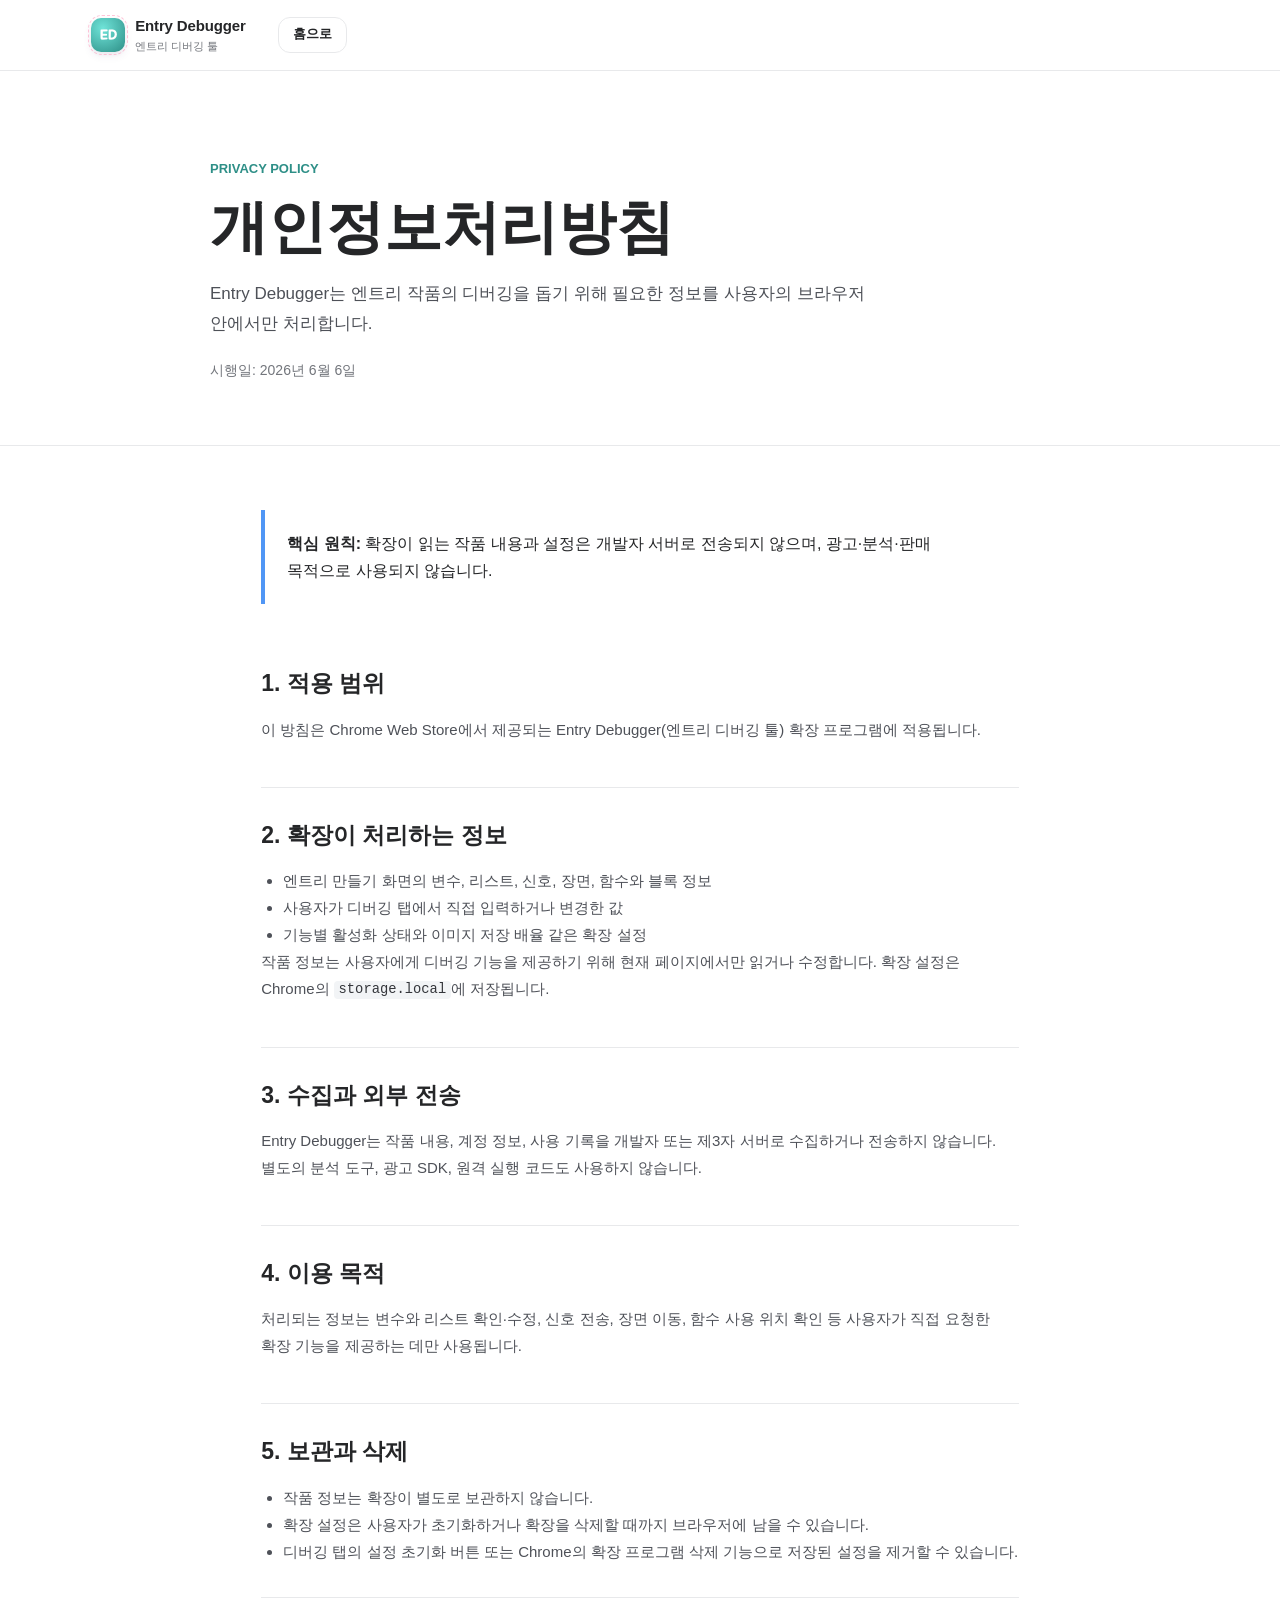
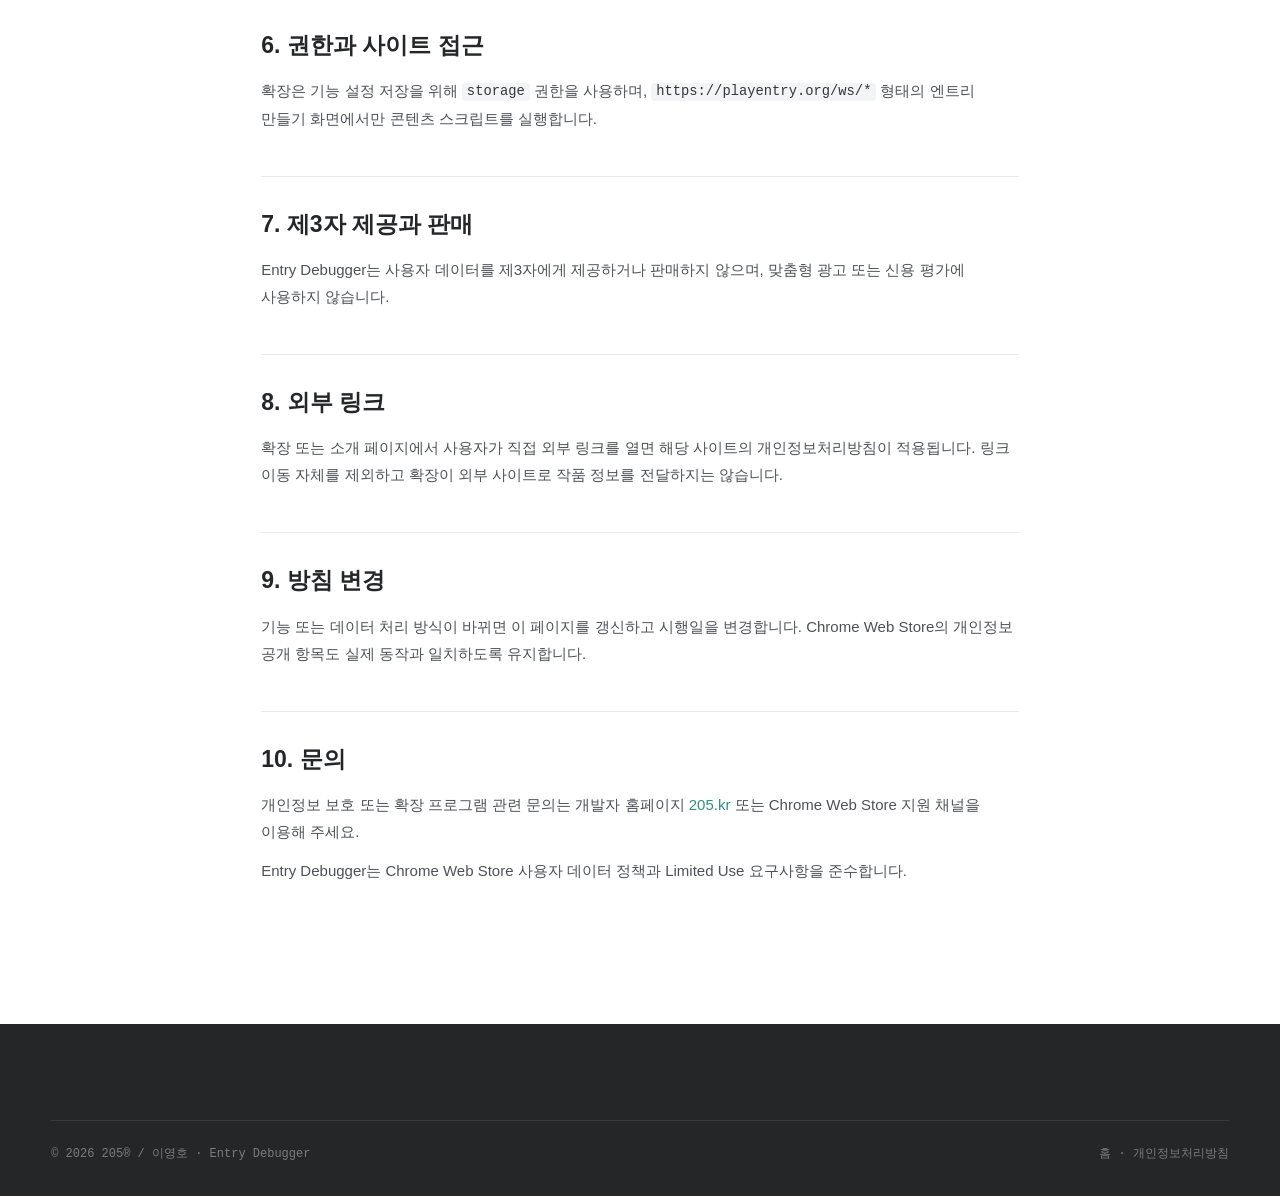
==== privacy.html @ a79c4412 "Add Entry Debugger privacy policy" ====
<!doctype html>
<html lang="ko">
<head>
<meta charset="utf-8" />
<meta name="viewport" content="width=device-width,initial-scale=1" />
<title>개인정보처리방침 - Entry Debugger</title>
<meta name="description" content="Entry Debugger 크롬 확장 프로그램의 데이터 처리와 개인정보 보호 방침입니다." />
<meta name="robots" content="index,follow" />
<meta name="author" content="205 / 이영호" />
<meta name="theme-color" content="#5096F5" />
<link rel="canonical" href="https://entry-debugger.205.kr/privacy.html" />
<link rel="icon" type="image/png" sizes="48x48" href="assets/icon48.png" />
<link rel="icon" type="image/png" sizes="128x128" href="assets/icon128.png" />
<link rel="stylesheet" href="page.css" />
<style>
  .privacy-main {
    min-height: calc(100vh - 280px);
  }
  .privacy-hero {
    padding: 88px var(--gutter) 64px;
    border-bottom: 1px solid var(--border-1);
    background: #fff;
  }
  .privacy-hero-inner,
  .privacy-content {
    width: min(100%, 860px);
    margin: 0 auto;
  }
  .privacy-kicker {
    margin: 0 0 16px;
    color: var(--c205-mint-deep);
    font-size: 13px;
    font-weight: 700;
  }
  .privacy-hero h1 {
    margin: 0;
    font-size: clamp(34px, 6vw, 58px);
    line-height: 1.1;
    letter-spacing: 0;
  }
  .privacy-summary {
    max-width: 680px;
    margin: 20px 0 0;
    color: var(--fg-2);
    font-size: 17px;
    line-height: 1.75;
  }
  .privacy-date {
    margin: 20px 0 0;
    color: var(--fg-3);
    font-size: 14px;
  }
  .privacy-content {
    padding: 64px var(--gutter) 96px;
  }
  .privacy-section {
    padding: 32px 0;
    border-bottom: 1px solid var(--border-1);
  }
  .privacy-section:first-child {
    padding-top: 0;
  }
  .privacy-section:last-child {
    border-bottom: 0;
  }
  .privacy-section h2 {
    margin: 0 0 16px;
    font-size: 23px;
    line-height: 1.35;
    letter-spacing: 0;
  }
  .privacy-section p,
  .privacy-section li {
    color: var(--fg-2);
    font-size: 15px;
    line-height: 1.8;
  }
  .privacy-section p {
    margin: 0 0 12px;
  }
  .privacy-section ul {
    margin: 0;
    padding-left: 22px;
  }
  .privacy-section a {
    color: var(--c205-mint-deep);
  }
  .privacy-highlight {
    margin: 0 0 32px;
    padding: 20px 22px;
    border-left: 4px solid var(--entry-blue);
    background: #fff;
    color: var(--fg-1);
    font-size: 16px;
    line-height: 1.7;
  }
  @media (max-width: 640px) {
    .privacy-hero {
      padding-top: 64px;
    }
    .privacy-content {
      padding-top: 48px;
    }
  }
</style>
</head>
<body>
<header class="nav">
  <div class="nav-inner">
    <a class="nav-brand" href="index.html" aria-label="Entry Debugger 홈">
      <span class="mark">ED</span>
      <span class="name">Entry Debugger<small>엔트리 디버깅 툴</small></span>
    </a>
    <div class="nav-ctas">
      <a class="btn btn-ghost btn-sm" href="index.html">홈으로</a>
    </div>
  </div>
</header>

<main class="privacy-main">
  <section class="privacy-hero">
    <div class="privacy-hero-inner">
      <p class="privacy-kicker">PRIVACY POLICY</p>
      <h1>개인정보처리방침</h1>
      <p class="privacy-summary">Entry Debugger는 엔트리 작품의 디버깅을 돕기 위해 필요한 정보를 사용자의 브라우저 안에서만 처리합니다.</p>
      <p class="privacy-date">시행일: 2026년 6월 6일</p>
    </div>
  </section>

  <div class="privacy-content">
    <p class="privacy-highlight"><strong>핵심 원칙:</strong> 확장이 읽는 작품 내용과 설정은 개발자 서버로 전송되지 않으며, 광고·분석·판매 목적으로 사용되지 않습니다.</p>

    <section class="privacy-section">
      <h2>1. 적용 범위</h2>
      <p>이 방침은 Chrome Web Store에서 제공되는 Entry Debugger(엔트리 디버깅 툴) 확장 프로그램에 적용됩니다.</p>
    </section>

    <section class="privacy-section">
      <h2>2. 확장이 처리하는 정보</h2>
      <ul>
        <li>엔트리 만들기 화면의 변수, 리스트, 신호, 장면, 함수와 블록 정보</li>
        <li>사용자가 디버깅 탭에서 직접 입력하거나 변경한 값</li>
        <li>기능별 활성화 상태와 이미지 저장 배율 같은 확장 설정</li>
      </ul>
      <p>작품 정보는 사용자에게 디버깅 기능을 제공하기 위해 현재 페이지에서만 읽거나 수정합니다. 확장 설정은 Chrome의 <code>storage.local</code>에 저장됩니다.</p>
    </section>

    <section class="privacy-section">
      <h2>3. 수집과 외부 전송</h2>
      <p>Entry Debugger는 작품 내용, 계정 정보, 사용 기록을 개발자 또는 제3자 서버로 수집하거나 전송하지 않습니다. 별도의 분석 도구, 광고 SDK, 원격 실행 코드도 사용하지 않습니다.</p>
    </section>

    <section class="privacy-section">
      <h2>4. 이용 목적</h2>
      <p>처리되는 정보는 변수와 리스트 확인·수정, 신호 전송, 장면 이동, 함수 사용 위치 확인 등 사용자가 직접 요청한 확장 기능을 제공하는 데만 사용됩니다.</p>
    </section>

    <section class="privacy-section">
      <h2>5. 보관과 삭제</h2>
      <ul>
        <li>작품 정보는 확장이 별도로 보관하지 않습니다.</li>
        <li>확장 설정은 사용자가 초기화하거나 확장을 삭제할 때까지 브라우저에 남을 수 있습니다.</li>
        <li>디버깅 탭의 설정 초기화 버튼 또는 Chrome의 확장 프로그램 삭제 기능으로 저장된 설정을 제거할 수 있습니다.</li>
      </ul>
    </section>

    <section class="privacy-section">
      <h2>6. 권한과 사이트 접근</h2>
      <p>확장은 기능 설정 저장을 위해 <code>storage</code> 권한을 사용하며, <code>https://playentry.org/ws/*</code> 형태의 엔트리 만들기 화면에서만 콘텐츠 스크립트를 실행합니다.</p>
    </section>

    <section class="privacy-section">
      <h2>7. 제3자 제공과 판매</h2>
      <p>Entry Debugger는 사용자 데이터를 제3자에게 제공하거나 판매하지 않으며, 맞춤형 광고 또는 신용 평가에 사용하지 않습니다.</p>
    </section>

    <section class="privacy-section">
      <h2>8. 외부 링크</h2>
      <p>확장 또는 소개 페이지에서 사용자가 직접 외부 링크를 열면 해당 사이트의 개인정보처리방침이 적용됩니다. 링크 이동 자체를 제외하고 확장이 외부 사이트로 작품 정보를 전달하지는 않습니다.</p>
    </section>

    <section class="privacy-section">
      <h2>9. 방침 변경</h2>
      <p>기능 또는 데이터 처리 방식이 바뀌면 이 페이지를 갱신하고 시행일을 변경합니다. Chrome Web Store의 개인정보 공개 항목도 실제 동작과 일치하도록 유지합니다.</p>
    </section>

    <section class="privacy-section">
      <h2>10. 문의</h2>
      <p>개인정보 보호 또는 확장 프로그램 관련 문의는 개발자 홈페이지 <a href="https://205.kr/" target="_blank" rel="noopener">205.kr</a> 또는 Chrome Web Store 지원 채널을 이용해 주세요.</p>
      <p>Entry Debugger는 Chrome Web Store 사용자 데이터 정책과 Limited Use 요구사항을 준수합니다.</p>
    </section>
  </div>
</main>

<footer class="foot">
  <div class="foot-bottom">
    <span>© 2026 205® / 이영호 · Entry Debugger</span>
    <span><a href="index.html" style="color:inherit;">홈</a> · 개인정보처리방침</span>
  </div>
</footer>
</body>
</html>
---- page.css ----
/* ============================================================
   Entry Debugger — landing page styles
   Built on 205 / Entry Portfolio design tokens.
   ============================================================ */

@import url("tokens.css");

/* ---------- Reset bits ---------- */
* { box-sizing: border-box; }
body {
  margin: 0;
  background: var(--bg-1);
  color: var(--fg-1);
  overflow-x: hidden;
}
img { display: block; max-width: 100%; }
button { font-family: inherit; }

/* ============================================================
   PAGE-LEVEL TOKENS (extends design system)
   ============================================================ */
:root {
  --page-max: 1200px;
  --gutter: clamp(20px, 4vw, 56px);
  --section-y: clamp(72px, 9vw, 128px);
  --entry-blue: #5096F5;          /* matches brand-blue for the Entry editor mock */
  --entry-ink: #1F2025;
  --entry-soft: #F4F6F8;
  --entry-border: #E1E4E8;
  --code-bg: #14161B;
  --code-bg-2: #1A1D24;
}

/* ============================================================
   NAV
   ============================================================ */
.nav {
  position: sticky;
  top: 0;
  z-index: 30;
  background: rgba(255,255,255,0.85);
  backdrop-filter: saturate(160%) blur(12px);
  -webkit-backdrop-filter: saturate(160%) blur(12px);
  border-bottom: 1px solid var(--border-1);
}
.nav-inner {
  max-width: var(--page-max);
  margin: 0 auto;
  padding: 14px var(--gutter);
  display: flex;
  align-items: center;
  gap: 32px;
}
.nav-brand {
  display: inline-flex;
  align-items: center;
  gap: 10px;
  text-decoration: none;
  color: var(--fg-1);
}
.nav-brand .mark {
  width: 34px;
  height: 34px;
  border-radius: 10px;
  background:
    radial-gradient(circle at 35% 30%, #6FE3D8 0%, #2E8F87 100%);
  display: grid;
  place-items: center;
  color: #fff;
  font-family: var(--font-mark);
  font-weight: 700;
  font-size: 14px;
  box-shadow: var(--shadow-2);
  position: relative;
}
.nav-brand .mark::after {
  content: "";
  position: absolute;
  inset: -3px;
  border-radius: 14px;
  border: 1.5px dashed var(--c205-pink);
  opacity: 0.6;
  pointer-events: none;
}
.nav-brand .name {
  font-weight: 700;
  font-size: 15px;
  letter-spacing: -0.01em;
}
.nav-brand .name small {
  display: block;
  font-weight: 500;
  font-size: 11px;
  color: var(--fg-3);
  letter-spacing: 0;
}
.nav-links {
  display: flex;
  gap: 28px;
  list-style: none;
  padding: 0;
  margin: 0 auto 0 8px;
}
.nav-links a {
  color: var(--fg-2);
  font-size: 14px;
  font-weight: 500;
  text-decoration: none;
}
.nav-links a:hover { color: var(--c205-mint-deep); }
.nav-ctas { display: flex; gap: 10px; align-items: center; }

/* ============================================================
   BUTTONS
   ============================================================ */
.btn {
  display: inline-flex;
  align-items: center;
  gap: 8px;
  height: 44px;
  padding: 0 18px;
  border-radius: var(--radius-md);
  font-weight: 600;
  font-size: 14.5px;
  border: 1px solid transparent;
  cursor: pointer;
  text-decoration: none;
  transition: transform var(--dur-fast) var(--ease-standard),
              box-shadow var(--dur-fast) var(--ease-standard),
              background var(--dur-fast) var(--ease-standard);
  white-space: nowrap;
}
.btn:hover { transform: translateY(-1px); }
.btn:active { transform: translateY(0) scale(0.98); }

.btn-primary {
  background: var(--c205-mint);
  color: #0F3C38;
  box-shadow: var(--shadow-2);
}
.btn-primary:hover { background: var(--c205-mint-hover); box-shadow: var(--shadow-3); }

.btn-ghost {
  background: rgba(255,255,255,0.6);
  color: var(--fg-1);
  border-color: var(--border-1);
}
.btn-ghost:hover { background: #fff; border-color: var(--border-2); }

.btn-dark {
  background: var(--c205-ink);
  color: #fff;
}
.btn-dark:hover { background: #0F1014; }

.btn-sm { height: 36px; padding: 0 14px; font-size: 13px; }
.btn-lg { height: 52px; padding: 0 24px; font-size: 16px; }

.chrome-icon {
  width: 18px; height: 18px;
  border-radius: 999px;
  background:
    conic-gradient(from 90deg, #EA4335 0 33%, #FBBC05 33% 66%, #34A853 66% 100%);
  position: relative;
  display: inline-block;
}
.chrome-icon::after {
  content: "";
  position: absolute;
  inset: 5px;
  border-radius: 999px;
  background: #4285F4;
  border: 2px solid #fff;
}

/* ============================================================
   HERO
   ============================================================ */
.hero {
  position: relative;
  background:
    radial-gradient(70% 60% at 80% 25%, rgba(255,157,190,0.22) 0%, transparent 60%),
    radial-gradient(60% 50% at 10% 80%, rgba(93,211,200,0.18) 0%, transparent 60%),
    linear-gradient(180deg, #6E7378 0%, #5E6266 100%);
  color: #fff;
  overflow: hidden;
}
.hero-inner {
  max-width: var(--page-max);
  margin: 0 auto;
  padding: clamp(56px, 8vw, 96px) var(--gutter) clamp(72px, 8vw, 120px);
  display: grid;
  grid-template-columns: minmax(0, 1fr) minmax(0, 1.05fr);
  gap: clamp(40px, 5vw, 72px);
  align-items: center;
}
.hero-pill {
  display: inline-flex;
  align-items: center;
  gap: 10px;
  padding: 6px 12px 6px 6px;
  background: rgba(255,255,255,0.10);
  border: 1px solid rgba(255,255,255,0.18);
  border-radius: 999px;
  font-size: 12.5px;
  font-weight: 600;
  letter-spacing: 0.02em;
  color: #fff;
  backdrop-filter: blur(8px);
  margin-bottom: 24px;
}
.hero-pill .dot {
  width: 22px; height: 22px;
  border-radius: 999px;
  background: var(--c205-mint);
  color: #0F3C38;
  display: grid; place-items: center;
  font-size: 11px; font-weight: 800;
  font-family: var(--font-mark);
}
.hero-pill .ver {
  font-family: var(--font-mono);
  font-size: 11.5px;
  font-weight: 500;
  color: rgba(255,255,255,0.7);
  padding-left: 8px;
  border-left: 1px solid rgba(255,255,255,0.2);
  margin-left: 4px;
}
.hero h1 {
  font-family: var(--font-display);
  font-size: clamp(40px, 5.6vw, 72px);
  font-weight: 700;
  line-height: 1.08;
  letter-spacing: -0.02em;
  color: #fff;
  margin: 0 0 20px;
}
.hero h1 .accent {
  color: var(--c205-mint);
  position: relative;
  display: inline-block;
}
.hero h1 .accent::after {
  content: "";
  position: absolute;
  left: -4%;
  right: -4%;
  bottom: 4%;
  height: 18%;
  background: var(--c205-pink);
  opacity: 0.35;
  border-radius: 4px;
  z-index: -1;
}
.hero h1 .pink {
  color: var(--c205-pink);
}
.hero-lede {
  font-size: clamp(15px, 1.4vw, 18px);
  line-height: 1.65;
  color: rgba(255,255,255,0.82);
  margin: 0 0 32px;
  max-width: 540px;
}
.hero-ctas { display: flex; gap: 12px; flex-wrap: wrap; }
.hero-meta {
  margin-top: 36px;
  display: flex;
  gap: 20px;
  flex-wrap: wrap;
  font-size: 12.5px;
  color: rgba(255,255,255,0.65);
  font-family: var(--font-mono);
}
.hero-meta span {
  display: inline-flex;
  align-items: center;
  gap: 6px;
}
.hero-meta span::before {
  content: "";
  width: 6px; height: 6px;
  border-radius: 999px;
  background: var(--c205-mint);
}

/* Hero mock placement */
.hero-mock-wrap {
  position: relative;
  perspective: 1800px;
}
.hero-tape {
  position: absolute;
  top: -14px;
  left: 50%;
  transform: translateX(-50%) rotate(-2deg);
  background: var(--c205-pink);
  color: #5A1F36;
  font-family: var(--font-hand);
  font-size: 14px;
  padding: 4px 18px;
  border-radius: 4px;
  letter-spacing: 0.04em;
  z-index: 4;
  box-shadow: var(--shadow-2);
}

/* ============================================================
   ENTRY EDITOR MOCK (hero centerpiece)
   ============================================================ */
.editor {
  position: relative;
  background: #fff;
  border-radius: 14px;
  overflow: hidden;
  box-shadow:
    0 30px 80px rgba(20, 22, 30, 0.5),
    0 8px 20px rgba(20, 22, 30, 0.3);
  transform: rotate(-0.4deg);
  border: 1px solid rgba(0,0,0,0.06);
}
.editor-topbar {
  display: flex;
  align-items: center;
  height: 40px;
  background: var(--entry-blue);
  color: #fff;
  padding: 0 14px;
  gap: 14px;
  font-size: 12.5px;
}
.editor-topbar .logo-pill {
  font-family: var(--font-display);
  font-weight: 700;
  background: rgba(255,255,255,0.18);
  padding: 3px 10px;
  border-radius: 999px;
  font-size: 12px;
  letter-spacing: 0.04em;
}
.editor-topbar .menu { display: flex; gap: 16px; opacity: 0.92; }
.editor-topbar .right { margin-left: auto; display: flex; gap: 10px; }
.editor-topbar .right .play {
  background: #FFC533;
  color: #4A3700;
  padding: 3px 10px;
  border-radius: 6px;
  font-weight: 700;
}

.editor-tabs {
  display: flex;
  background: #fff;
  border-bottom: 1px solid var(--entry-border);
  padding: 0 14px;
  gap: 4px;
  font-size: 12px;
}
.editor-tabs .t {
  padding: 10px 14px;
  color: #707479;
  border-bottom: 2px solid transparent;
  font-weight: 600;
}
.editor-tabs .t.is-active {
  color: var(--entry-ink);
  border-bottom-color: var(--entry-blue);
}
.editor-tabs .t.is-new {
  color: var(--c205-mint-deep);
  border-bottom-color: var(--c205-mint);
  display: inline-flex;
  gap: 6px;
  align-items: center;
}
.editor-tabs .t.is-new::before {
  content: "";
  width: 7px; height: 7px;
  background: var(--c205-pink);
  border-radius: 999px;
}

.editor-body {
  display: grid;
  grid-template-columns: 200px 1fr 280px;
  height: 360px;
  background: var(--entry-soft);
}
.editor-stage {
  background: #fff;
  border-right: 1px solid var(--entry-border);
  position: relative;
  overflow: hidden;
}
.editor-stage .canvas {
  position: absolute;
  inset: 12px;
  background: linear-gradient(180deg, #DDF0FF 0%, #B5E0F4 60%, #88C5DD 100%);
  border-radius: 6px;
  overflow: hidden;
}
.editor-stage .ground {
  position: absolute;
  left: 0; right: 0; bottom: 0;
  height: 38%;
  background: linear-gradient(180deg, #A9DC8A 0%, #6FB35A 100%);
}
.editor-stage .obj {
  position: absolute;
  font-size: 24px;
  filter: drop-shadow(0 2px 3px rgba(0,0,0,0.15));
}
.editor-stage .speech {
  position: absolute;
  background: #fff;
  border: 2px solid var(--entry-ink);
  border-radius: 14px;
  padding: 6px 10px;
  font-size: 10.5px;
  font-family: var(--font-mono);
  color: var(--entry-ink);
  font-weight: 600;
  white-space: nowrap;
}
.editor-stage .speech::after {
  content: "";
  position: absolute;
  bottom: -8px; left: 18px;
  width: 0; height: 0;
  border: 8px solid transparent;
  border-top-color: var(--entry-ink);
  border-bottom: 0;
}
.editor-stage .speech::before {
  content: "";
  position: absolute;
  bottom: -6px; left: 20px;
  width: 0; height: 0;
  border: 6px solid transparent;
  border-top-color: #fff;
  border-bottom: 0;
  z-index: 1;
}

.editor-blocks {
  background: #fff;
  padding: 12px;
  display: flex;
  flex-direction: column;
  gap: 6px;
  overflow: hidden;
  border-right: 1px solid var(--entry-border);
}
.block {
  height: 28px;
  border-radius: 4px 4px 4px 0;
  display: flex;
  align-items: center;
  padding: 0 10px 0 12px;
  color: #fff;
  font-size: 11px;
  font-weight: 600;
  position: relative;
  box-shadow: 0 1px 0 rgba(0,0,0,0.08);
  gap: 6px;
}
.block::before {
  content: "";
  position: absolute;
  left: 12px; top: -4px;
  width: 12px; height: 4px;
  background: inherit;
  border-radius: 2px 2px 0 0;
}
.block.b-event   { background: #FFCB1B; color: #5A4500; }
.block.b-flow    { background: #FF9F33; color: #4A2A00; }
.block.b-data    { background: #FF8A9F; color: #5A1F36; }
.block.b-funct   { background: #A77BD6; color: #2E1856; }
.block.b-look    { background: #6FAEFF; color: #0E2A56; }
.block .pill {
  background: rgba(255,255,255,0.85);
  color: var(--entry-ink);
  padding: 1px 7px;
  border-radius: 999px;
  font-size: 10px;
  font-weight: 700;
  font-family: var(--font-mono);
}
.block .pill.is-log { background: var(--c205-ink); color: var(--c205-mint); }

/* Debug panel (the new tab content) */
.editor-debug {
  background: #FBFCFD;
  display: flex;
  flex-direction: column;
  position: relative;
}
.editor-debug::before {
  content: "";
  position: absolute;
  top: 0; bottom: 0; left: 0;
  width: 3px;
  background: linear-gradient(180deg, var(--c205-mint), var(--c205-pink));
}
.debug-head {
  padding: 10px 14px 8px;
  border-bottom: 1px solid var(--entry-border);
  display: flex;
  flex-direction: column;
  gap: 8px;
}
.debug-head .title {
  font-size: 11.5px;
  font-weight: 700;
  color: var(--fg-2);
  letter-spacing: 0.06em;
  display: flex;
  align-items: center;
  gap: 8px;
}
.debug-head .title::before {
  content: "▾";
  font-size: 10px;
  color: var(--c205-mint-deep);
}
.debug-subtabs {
  display: flex;
  gap: 4px;
  font-size: 11px;
  font-weight: 600;
}
.debug-subtabs .s {
  padding: 4px 9px;
  border-radius: 999px;
  color: var(--fg-3);
  cursor: pointer;
}
.debug-subtabs .s.is-active {
  background: var(--c205-mint-soft);
  color: var(--c205-mint-press);
}
.debug-search {
  height: 26px;
  border-radius: 6px;
  background: #fff;
  border: 1px solid var(--entry-border);
  padding: 0 8px;
  display: flex;
  align-items: center;
  gap: 6px;
  font-size: 11px;
  color: var(--fg-4);
}
.debug-search::before {
  content: "⌕"; font-size: 13px; color: var(--fg-3);
}
.debug-list {
  flex: 1;
  overflow: hidden;
  padding: 6px 8px;
  display: flex;
  flex-direction: column;
  gap: 2px;
}
.var-row {
  display: grid;
  grid-template-columns: 1fr auto auto;
  gap: 8px;
  align-items: center;
  padding: 6px 8px;
  border-radius: 6px;
  font-size: 11.5px;
}
.var-row:hover { background: var(--c205-mint-soft); }
.var-row .name {
  font-weight: 600;
  color: var(--entry-ink);
  display: flex; align-items: center; gap: 6px;
}
.var-row .name .scope {
  font-size: 9.5px;
  font-weight: 700;
  background: var(--c205-pink-soft);
  color: var(--c205-pink-press);
  padding: 1px 5px;
  border-radius: 4px;
  font-family: var(--font-mono);
  letter-spacing: 0.02em;
}
.var-row .name .scope.general { background: #EAF3FE; color: #316FC5; }
.var-row .name .scope.shared  { background: var(--c205-mint-soft); color: var(--c205-mint-press); }
.var-row .name .scope.local   { background: #FFF6DC; color: #7A5800; }
.var-row .val {
  font-family: var(--font-mono);
  font-size: 11px;
  background: #fff;
  border: 1px solid var(--entry-border);
  border-radius: 4px;
  padding: 2px 6px;
  color: var(--entry-ink);
  font-weight: 600;
  min-width: 38px;
  text-align: right;
}
.var-row .val.is-edit {
  border-color: var(--c205-mint);
  box-shadow: 0 0 0 3px rgba(93,211,200,0.18);
}
.var-row .ic {
  width: 16px; height: 16px;
  border-radius: 4px;
  background: var(--bg-3);
  display: grid; place-items: center;
  font-size: 9px; color: var(--fg-3);
}

/* ============================================================
   TRUST STRIP
   ============================================================ */
.strip {
  background: var(--c205-ink);
  color: rgba(255,255,255,0.7);
  padding: 18px var(--gutter);
}
.strip-inner {
  max-width: var(--page-max);
  margin: 0 auto;
  display: flex;
  gap: 32px;
  flex-wrap: wrap;
  font-size: 13px;
  align-items: center;
  font-family: var(--font-mono);
}
.strip-inner b { color: #fff; font-weight: 700; }
.strip-inner .sep {
  width: 4px; height: 4px;
  border-radius: 999px;
  background: rgba(255,255,255,0.3);
}

/* ============================================================
   SECTIONS — general
   ============================================================ */
section {
  padding: var(--section-y) var(--gutter);
}
.section-inner {
  max-width: var(--page-max);
  margin: 0 auto;
}
.eyebrow {
  display: inline-flex;
  align-items: center;
  gap: 8px;
  font-family: var(--font-mono);
  font-size: 12px;
  font-weight: 700;
  color: var(--c205-mint-deep);
  letter-spacing: 0.16em;
  text-transform: uppercase;
  margin-bottom: 16px;
}
.eyebrow::before {
  content: "";
  width: 24px; height: 2px;
  background: var(--c205-mint);
  border-radius: 999px;
}
.section-title {
  font-family: var(--font-display);
  font-size: clamp(28px, 4vw, 44px);
  font-weight: 700;
  letter-spacing: -0.02em;
  line-height: 1.15;
  margin: 0 0 16px;
  max-width: 800px;
}
.section-sub {
  font-size: 17px;
  line-height: 1.7;
  color: var(--fg-2);
  max-width: 680px;
  margin: 0 0 56px;
}

/* ============================================================
   PROBLEM SECTION
   ============================================================ */
.problems {
  background: var(--bg-2);
}
.problem-grid {
  display: grid;
  grid-template-columns: repeat(auto-fit, minmax(260px, 1fr));
  gap: 18px;
}
.problem {
  background: #fff;
  border: 1px solid var(--border-1);
  border-radius: var(--radius-lg);
  padding: 24px 22px;
  position: relative;
  display: flex;
  flex-direction: column;
  gap: 10px;
  transition: transform var(--dur-base) var(--ease-pop);
}
.problem:hover { transform: translateY(-2px); border-color: var(--c205-pink-tint); }
.problem .quote-mark {
  font-family: var(--font-hand);
  font-size: 36px;
  color: var(--c205-pink);
  line-height: 0.8;
  margin-bottom: 4px;
}
.problem .txt {
  font-size: 15.5px;
  line-height: 1.55;
  color: var(--fg-1);
  font-weight: 500;
}
.problem .footnote {
  font-size: 12px;
  color: var(--fg-3);
  font-family: var(--font-hand);
}

/* ============================================================
   FEATURES (4-card grid)
   ============================================================ */
.features-grid {
  display: grid;
  grid-template-columns: repeat(auto-fit, minmax(280px, 1fr));
  gap: 18px;
}
.feature {
  background: var(--bg-card);
  border: 1px solid var(--border-1);
  border-radius: var(--radius-xl);
  padding: 28px;
  display: flex;
  flex-direction: column;
  min-height: 280px;
  transition: transform var(--dur-base) var(--ease-pop),
              box-shadow var(--dur-base) var(--ease-standard);
}
.feature:hover {
  transform: translateY(-3px);
  box-shadow: var(--shadow-3);
}
.feature .num {
  font-family: var(--font-mono);
  font-size: 12px;
  font-weight: 700;
  color: var(--c205-pink);
  letter-spacing: 0.1em;
  margin-bottom: 10px;
}
.feature h3 {
  font-family: var(--font-display);
  font-size: 24px;
  font-weight: 700;
  margin-bottom: 10px;
}
.feature p {
  font-size: 14.5px;
  line-height: 1.6;
  color: var(--fg-2);
  margin: 0 0 16px;
}
.feature .ill {
  margin-top: auto;
  border-radius: var(--radius-md);
  height: 96px;
  background: var(--bg-3);
  position: relative;
  overflow: hidden;
}
.feature.is-mint { background: var(--c205-mint-soft); border-color: var(--c205-mint-tint); }
.feature.is-pink { background: var(--c205-pink-soft); border-color: var(--c205-pink-tint); }
.feature.is-paper { background: var(--c205-skin); }

/* mini illustrations */
.ill-panel {
  background: linear-gradient(135deg, var(--c205-mint-soft), #fff);
  display: flex; gap: 4px; padding: 10px;
}
.ill-panel .row { height: 8px; border-radius: 3px; background: #fff; border: 1px solid var(--c205-mint-tint); flex: 1; }
.ill-panel .row:nth-child(1) { background: var(--c205-mint-tint); border-color: var(--c205-mint); }

.ill-flow {
  background: var(--neutral-900);
  color: #fff;
  font-family: var(--font-mono);
  font-size: 10px;
  padding: 10px 12px;
  display: flex; flex-direction: column; gap: 4px;
}
.ill-flow .line { color: var(--c205-mint); }
.ill-flow .line.warn { color: #FFC533; }
.ill-flow .line.err { color: #FF7373; }

.ill-arrow {
  display: flex; align-items: center; gap: 6px;
  padding: 0 16px;
  background: linear-gradient(135deg, var(--c205-pink-soft), #fff);
}
.ill-arrow .src { flex: 1; height: 12px; background: #fff; border: 1px solid var(--c205-pink-tint); border-radius: 4px; }
.ill-arrow .arr { color: var(--c205-pink); font-weight: 700; }
.ill-arrow .dst { flex: 1; height: 12px; background: var(--c205-pink-tint); border-radius: 4px; }

.ill-search {
  background: #fff;
  padding: 10px 12px;
  display: flex; flex-direction: column; gap: 6px;
}
.ill-search .field {
  height: 22px; border-radius: 6px; border: 1px solid var(--c205-mint);
  background: #fff;
  padding: 0 8px;
  display: flex; align-items: center;
  font-size: 10px; color: var(--c205-mint-press);
  font-family: var(--font-mono);
}
.ill-search .opt {
  height: 14px; border-radius: 4px; background: var(--c205-mint-soft); font-size: 9px;
  display: flex; align-items: center; padding: 0 8px; color: var(--c205-mint-press);
  font-family: var(--font-mono); font-weight: 600;
}
.ill-search .opt.is-hi { background: var(--c205-pink-soft); color: var(--c205-pink-press); }

/* ============================================================
   DEBUG TAB DEEP DIVE
   ============================================================ */
.deep-debug {
  background: var(--c205-ink);
  color: #fff;
}
.deep-debug .section-title { color: #fff; }
.deep-debug .section-sub { color: rgba(255,255,255,0.7); }
.deep-debug .eyebrow { color: var(--c205-mint); }

.demo-frame {
  background: #FFFFFF;
  border-radius: var(--radius-xl);
  box-shadow: var(--shadow-4);
  overflow: hidden;
  display: grid;
  grid-template-columns: 1fr 380px;
  min-height: 480px;
}
.demo-stage {
  background:
    radial-gradient(60% 50% at 50% 30%, rgba(93,211,200,0.10) 0%, transparent 60%),
    var(--bg-2);
  padding: 36px;
  display: flex; flex-direction: column; gap: 18px;
  position: relative;
}
.demo-stage h4 {
  font-family: var(--font-display);
  font-size: 22px;
  margin: 0;
  color: var(--c205-ink);
}
.demo-stage .desc {
  color: var(--fg-2); font-size: 14.5px; line-height: 1.6; max-width: 420px;
}
.demo-stage .stage-canvas {
  margin-top: auto;
  border-radius: var(--radius-lg);
  background: #fff;
  border: 1px solid var(--border-1);
  padding: 18px;
  min-height: 180px;
  position: relative;
  display: flex;
  flex-direction: column;
  gap: 10px;
}
.demo-stage .stage-canvas .label {
  font-family: var(--font-mono);
  font-size: 11px;
  color: var(--fg-3);
  letter-spacing: 0.08em;
}

/* the panel column inside demo */
.demo-panel {
  background: #FBFCFD;
  border-left: 1px solid var(--entry-border);
  display: flex; flex-direction: column;
}
.demo-tabs {
  display: flex;
  padding: 14px 14px 8px;
  gap: 4px;
  align-items: center;
}
.demo-tabs .dt {
  padding: 6px 14px;
  border-radius: 8px;
  background: #fff;
  border: 1px solid var(--entry-border);
  font-weight: 600;
  font-size: 13px;
  color: var(--fg-2);
  cursor: pointer;
  display: inline-flex; align-items: center; gap: 6px;
  position: relative;
  transition: all 120ms ease;
}
.demo-tabs .dt::before { display: none; }
.demo-tabs .dt:hover { border-color: var(--entry-blue); color: var(--entry-blue); }
.demo-tabs .dt.is-active {
  background: var(--entry-blue);
  color: #fff;
  border-color: var(--entry-blue);
  box-shadow: 0 1px 0 rgba(80,150,245,0.3);
}
.demo-tabs-right {
  margin-left: auto;
  display: inline-flex;
  align-items: center;
  gap: 6px;
}
.demo-tabs-right .refresh {
  width: 28px; height: 28px;
  border-radius: 8px;
  border: 1px solid var(--entry-border);
  background: #fff;
  display: grid; place-items: center;
  cursor: pointer;
  color: var(--fg-2);
  font-size: 14px;
}
.demo-tabs-right .refresh:hover { background: var(--bg-2); }
.demo-tabs-right .status-pill {
  background: var(--c205-mint-soft);
  color: var(--c205-mint-press);
  padding: 5px 10px;
  border-radius: 6px;
  font-size: 11.5px;
  font-weight: 700;
  font-family: var(--font-mono);
  display: inline-flex;
  align-items: center;
  gap: 5px;
}
.demo-tabs-right .status-pill::before {
  content: "";
  width: 6px; height: 6px;
  border-radius: 999px;
  background: var(--c205-mint);
}

/* Real-product button styles */
.sigrow .send {
  background: #FF9C2A;
  color: #fff;
  font-weight: 700;
  font-size: 12.5px;
  padding: 6px 14px;
  border-radius: 6px;
  border: 0;
  cursor: pointer;
}
.sigrow .send:hover { background: #F08400; }
.sigrow .ic {
  background: transparent;
  font-size: 14px;
  color: var(--c205-pink-press);
}

.scrow {
  border-bottom: 1px solid var(--bg-2);
  border-radius: 0;
  padding: 12px 14px;
}
.scrow .thumb { display: none; }
.scrow .go {
  background: #B49AF7;
  color: #fff;
  border: 0;
  font-weight: 700;
  font-size: 12.5px;
  padding: 6px 16px;
  border-radius: 6px;
}
.scrow .go:hover { background: #9376F0; }
.scrow.is-current { background: var(--c205-mint-soft); }
.scrow.is-current .go {
  background: #fff;
  color: var(--c205-mint-press);
  border: 1px solid var(--c205-mint);
}
.scrow {
  display: grid;
  grid-template-columns: 24px 1fr auto;
  gap: 12px;
  align-items: center;
}
.scrow::before {
  content: "🎬";
  font-size: 16px;
  opacity: 0.8;
  filter: grayscale(0.4);
}

/* List rows match the real product */
.lrow .lhead .arr { font-size: 13px; color: var(--fg-2); }
.lrow .lhead { font-size: 13.5px; }

.demo-toolbar {
  background: #fff;
  border-bottom: 1px solid var(--entry-border);
  padding: 12px 14px;
  display: flex;
  gap: 8px;
  align-items: center;
}
.demo-toolbar .search {
  flex: 1;
  height: 30px;
  border-radius: 8px;
  border: 1px solid var(--entry-border);
  padding: 0 10px;
  display: flex; align-items: center; gap: 8px;
  font-size: 12.5px;
  color: var(--fg-3);
  background: #fff;
}
.demo-toolbar .search::before { content: "⌕"; color: var(--fg-3); font-size: 14px; }
.demo-toolbar .scope-chip {
  font-size: 11px;
  font-weight: 700;
  padding: 4px 8px;
  border-radius: 999px;
  background: var(--c205-mint-soft);
  color: var(--c205-mint-press);
  font-family: var(--font-mono);
}

.demo-rows {
  background: #fff;
  flex: 1;
  padding: 6px;
  display: flex;
  flex-direction: column;
  gap: 2px;
  overflow: auto;
}
.drow {
  display: grid;
  grid-template-columns: 1fr auto auto;
  gap: 10px;
  align-items: center;
  padding: 10px 12px;
  border-radius: 8px;
  font-size: 13.5px;
}
.drow:hover { background: var(--bg-2); }
.drow .name { font-weight: 600; color: var(--entry-ink); display: flex; gap: 8px; align-items: center;}
.drow .name .sc {
  font-size: 10px;
  font-weight: 700;
  padding: 2px 6px;
  border-radius: 4px;
  font-family: var(--font-mono);
  letter-spacing: 0.02em;
}
.sc.general { background: #EAF3FE; color: #316FC5; }
.sc.shared  { background: var(--c205-mint-soft); color: var(--c205-mint-press); }
.sc.real    { background: var(--c205-pink-soft); color: var(--c205-pink-press); }
.sc.local   { background: #FFF6DC; color: #7A5800; }
.drow .val {
  font-family: var(--font-mono);
  font-size: 12.5px;
  font-weight: 700;
  border: 1px solid var(--entry-border);
  border-radius: 6px;
  padding: 3px 10px;
  min-width: 64px;
  text-align: right;
  background: #fff;
  color: var(--entry-ink);
  outline: none;
}
.drow .val.editing { border-color: var(--c205-mint); box-shadow: 0 0 0 3px rgba(93,211,200,0.2); }
.drow .actions { display: flex; gap: 4px; }
.drow .iconbtn {
  width: 26px; height: 26px;
  border-radius: 6px;
  background: var(--bg-2);
  border: 1px solid var(--border-1);
  display: grid; place-items: center;
  color: var(--fg-2);
  font-size: 12px;
  cursor: pointer;
}
.drow .iconbtn:hover { background: var(--c205-mint-soft); color: var(--c205-mint-press); border-color: var(--c205-mint-tint); }

/* list-tab special rows */
.lrow {
  border: 1px solid var(--border-1);
  border-radius: 10px;
  margin: 0 4px;
  background: #fff;
  overflow: hidden;
}
.lrow .lhead {
  display: flex; align-items: center; gap: 8px;
  padding: 10px 12px;
  font-weight: 700;
  cursor: pointer;
}
.lrow .lhead .arr { color: var(--fg-3); font-size: 11px; }
.lrow .lbody {
  border-top: 1px dashed var(--border-1);
  padding: 6px 10px 10px;
  font-family: var(--font-mono);
  font-size: 12px;
  color: var(--fg-2);
  display: flex; flex-direction: column; gap: 4px;
}
.lrow .lbody .li {
  display: grid; grid-template-columns: 24px 1fr auto; gap: 8px;
  align-items: center;
  padding: 4px 6px;
  border-radius: 6px;
}
.lrow .lbody .li:hover { background: var(--bg-2); }
.lrow .lbody .li .idx { color: var(--fg-4); }
.lrow .lbody .li .v { color: var(--entry-ink); }
.lrow .lbody .add {
  margin-top: 4px;
  font-size: 11.5px;
  color: var(--c205-mint-press);
  font-family: var(--font-sans);
  font-weight: 600;
  cursor: pointer;
}

/* signal rows */
.sigrow {
  display: grid;
  grid-template-columns: 16px 1fr auto;
  gap: 10px;
  align-items: center;
  padding: 10px 12px;
  border-radius: 8px;
}
.sigrow:hover { background: var(--bg-2); }
.sigrow .ic {
  width: 16px; height: 16px;
  border-radius: 999px;
  background: var(--c205-pink-soft);
  color: var(--c205-pink-press);
  display: grid; place-items: center;
  font-size: 10px;
}
/* sigrow .send styles overridden later — see Real-product button styles */

/* scene rows */
.scrow {
  display: grid;
  grid-template-columns: 40px 1fr auto;
  gap: 12px;
  align-items: center;
  padding: 8px 12px;
  border-radius: 8px;
}
.scrow .thumb {
  width: 40px; height: 28px;
  border-radius: 4px;
  background: linear-gradient(180deg, #DDF0FF, #6FB35A);
  border: 1px solid var(--border-1);
}
.scrow.is-current { background: var(--c205-mint-soft); }
.scrow.is-current .thumb { border: 2px solid var(--c205-mint); }
/* scrow .go styles overridden later — see Real-product button styles */

/* ============================================================
   FUNCTION USAGE COMPARISON
   ============================================================ */
.compare {
  display: grid;
  grid-template-columns: 1fr 1fr;
  gap: 24px;
  align-items: stretch;
}
.compare .col {
  background: #fff;
  border: 1px solid var(--border-1);
  border-radius: var(--radius-xl);
  padding: 24px;
  display: flex; flex-direction: column; gap: 16px;
  position: relative;
}
.compare .col.after { border-color: var(--c205-mint-tint); background: linear-gradient(180deg, #fff 0%, var(--c205-mint-soft) 100%); }
.compare .col .badge {
  display: inline-flex; align-items: center; gap: 6px;
  font-family: var(--font-mono);
  font-size: 11px;
  font-weight: 700;
  text-transform: uppercase;
  letter-spacing: 0.08em;
  color: var(--fg-3);
}
.compare .col.after .badge { color: var(--c205-mint-press); }
.compare .col .badge::before {
  content: "";
  width: 16px; height: 2px;
  background: currentColor;
  border-radius: 999px;
}
.compare .col h4 {
  font-size: 18px;
  font-weight: 700;
  margin: 0;
}
.attr-block {
  background: var(--bg-2);
  border-radius: var(--radius-md);
  padding: 14px 16px;
}
.attr-block .h {
  font-size: 12px;
  color: var(--fg-3);
  font-weight: 700;
  letter-spacing: 0.06em;
  text-transform: uppercase;
  margin-bottom: 8px;
}
.attr-block .basic {
  font-size: 14px;
  color: var(--fg-2);
}
.attr-block.is-after { background: #fff; border: 1px dashed var(--c205-mint); }
.attr-block .usage-list {
  display: flex; flex-direction: column; gap: 4px;
  margin-top: 8px;
}
.attr-block .usage-list .item {
  display: grid;
  grid-template-columns: 22px 1fr auto;
  gap: 10px;
  padding: 8px 10px;
  background: var(--bg-2);
  border-radius: 8px;
  align-items: center;
  font-size: 13px;
  cursor: pointer;
  transition: background var(--dur-fast) var(--ease-standard);
}
.attr-block .usage-list .item:hover { background: var(--c205-mint-soft); }
.attr-block .usage-list .item .ic {
  width: 22px; height: 22px;
  border-radius: 6px;
  background: var(--c205-pink-soft);
  color: var(--c205-pink-press);
  display: grid; place-items: center;
  font-size: 11px;
  font-weight: 700;
  font-family: var(--font-mono);
}
.attr-block .usage-list .item .nm { font-weight: 600; color: var(--entry-ink); }
.attr-block .usage-list .item .meta { font-family: var(--font-mono); font-size: 11px; color: var(--fg-3); }
.attr-block .usage-list .item .go { color: var(--c205-mint-press); font-weight: 700; }

.tag-row {
  display: flex; gap: 6px; flex-wrap: wrap;
}
.tag {
  font-size: 11.5px;
  font-weight: 600;
  padding: 4px 10px;
  border-radius: 999px;
  background: var(--bg-2);
  color: var(--fg-2);
}
.tag.is-mint { background: var(--c205-mint-soft); color: var(--c205-mint-press); }
.tag.is-pink { background: var(--c205-pink-soft); color: var(--c205-pink-press); }

/* ============================================================
   CONSOLE DEBUGGING
   ============================================================ */
.console-section {
  background: var(--bg-2);
}
.console-grid {
  display: grid;
  grid-template-columns: 1fr 1.2fr;
  gap: 28px;
  align-items: start;
}
.block-demo {
  background: #fff;
  border: 1px solid var(--border-1);
  border-radius: var(--radius-xl);
  padding: 28px;
}
.block-demo .label {
  font-size: 12.5px;
  color: var(--fg-3);
  font-family: var(--font-mono);
  margin-bottom: 14px;
  letter-spacing: 0.06em;
}
.bigblock {
  background: #FF8A9F;
  color: #5A1F36;
  border-radius: 8px 8px 8px 0;
  padding: 14px 16px;
  font-size: 15px;
  font-weight: 700;
  display: inline-flex;
  align-items: center;
  gap: 10px;
  position: relative;
  box-shadow: 0 2px 0 rgba(0,0,0,0.06);
  font-family: var(--font-display);
}
.bigblock::before {
  content: "";
  position: absolute;
  left: 16px; top: -6px;
  width: 18px; height: 6px;
  background: inherit;
  border-radius: 3px 3px 0 0;
}
.bigblock .dd {
  background: #fff;
  color: var(--c205-pink-press);
  padding: 4px 10px;
  border-radius: 6px;
  font-size: 13px;
  font-weight: 700;
  display: inline-flex; gap: 6px; align-items: center;
  font-family: var(--font-mono);
}
.dd-options {
  margin-top: 18px;
  border: 1px solid var(--border-1);
  border-radius: var(--radius-md);
  background: #fff;
  padding: 6px;
  max-width: 320px;
  box-shadow: var(--shadow-2);
}
.dd-options .o {
  display: flex; align-items: center; gap: 10px;
  padding: 8px 10px;
  border-radius: 6px;
  font-size: 13.5px;
  font-family: var(--font-mono);
  color: var(--entry-ink);
  cursor: pointer;
}
.dd-options .o:hover { background: var(--c205-mint-soft); }
.dd-options .o .lvl {
  font-size: 10px;
  font-weight: 700;
  padding: 1px 6px;
  border-radius: 4px;
  font-family: var(--font-mono);
}
.lvl.log   { background: var(--bg-3); color: var(--fg-2); }
.lvl.info  { background: #EAF3FE; color: #316FC5; }
.lvl.warn  { background: #FFF6DC; color: #7A5800; }
.lvl.error { background: var(--c205-pink-soft); color: var(--c205-pink-press); }
.lvl.debug { background: #F1EEFF; color: #4F3DBA; }
.lvl.shout { background: var(--c205-mint-soft); color: var(--c205-mint-press); }

.console-panel {
  background: #14161B;
  color: #E8E9F0;
  border-radius: var(--radius-xl);
  overflow: hidden;
  font-family: var(--font-mono);
  box-shadow: var(--shadow-3);
}
.console-panel .console-head {
  background: #0F1115;
  padding: 10px 14px;
  display: flex; align-items: center; gap: 10px;
  border-bottom: 1px solid #23262E;
  font-size: 12px;
  color: rgba(255,255,255,0.65);
}
.console-panel .console-head .dots { display: flex; gap: 6px; }
.console-panel .console-head .dots span {
  width: 11px; height: 11px; border-radius: 999px;
}
.console-panel .console-head .dots span:nth-child(1) { background: #FF5F57; }
.console-panel .console-head .dots span:nth-child(2) { background: #FEBC2E; }
.console-panel .console-head .dots span:nth-child(3) { background: #28C840; }
.console-panel .console-body {
  padding: 14px 16px;
  font-size: 13px;
  line-height: 1.65;
  min-height: 320px;
}
.cline { display: grid; grid-template-columns: 48px 1fr; gap: 12px; align-items: baseline; padding: 3px 0; }
.cline .clvl {
  font-size: 10px;
  font-weight: 700;
  padding: 2px 6px;
  border-radius: 4px;
  text-align: center;
  letter-spacing: 0.04em;
}
.clvl.log   { background: rgba(255,255,255,0.08); color: #C8CBD3; }
.clvl.info  { background: rgba(80,150,245,0.18); color: #93B9FA; }
.clvl.warn  { background: rgba(255,197,51,0.18); color: #FFD874; }
.clvl.error { background: rgba(255,81,81,0.2);   color: #FF9999; }
.clvl.debug { background: rgba(167,123,214,0.22); color: #C9ACE8; }
.cline .ctxt { color: #DDE0E8; }
.cline .ctxt .obj { color: var(--c205-mint); }
.cline .ctxt .num { color: #FFC533; }
.cline .ctxt .str { color: #FF9DBE; }
.cline .ctxt .key { color: #93B9FA; }
.cline .ts { color: #6A6E78; font-size: 11px; }

/* shout speech bubble visual */
.shout-bubble {
  position: relative;
  background: #fff;
  border: 2px solid var(--entry-ink);
  border-radius: 18px;
  padding: 12px 18px;
  font-weight: 700;
  font-size: 15px;
  color: var(--entry-ink);
  display: inline-block;
  font-family: var(--font-display);
}
.shout-bubble::before,
.shout-bubble::after {
  content: "";
  position: absolute;
  border-radius: 50%;
}
.shout-bubble::before {
  width: 14px; height: 14px;
  border: 2px solid var(--entry-ink);
  background: #fff;
  bottom: -22px; left: 24px;
}
.shout-bubble::after {
  width: 8px; height: 8px;
  border: 2px solid var(--entry-ink);
  background: #fff;
  bottom: -36px; left: 16px;
}
.shout-star {
  position: relative;
  background: #FFC533;
  color: var(--entry-ink);
  border: 2px solid var(--entry-ink);
  padding: 18px 24px;
  font-weight: 800;
  font-size: 17px;
  font-family: var(--font-display);
  clip-path: polygon(
    50% 0%, 61% 18%, 80% 8%, 75% 30%, 95% 35%,
    80% 50%, 95% 65%, 75% 70%, 80% 92%, 61% 82%,
    50% 100%, 39% 82%, 20% 92%, 25% 70%, 5% 65%,
    20% 50%, 5% 35%, 25% 30%, 20% 8%, 39% 18%);
  width: 200px;
  text-align: center;
  display: grid; place-items: center;
}

/* ============================================================
   LABS
   ============================================================ */
.labs {
  background: linear-gradient(180deg, #fff 0%, var(--c205-pink-soft) 100%);
}
.labs-header {
  display: flex; justify-content: space-between; align-items: flex-end; gap: 24px;
  margin-bottom: 40px;
  flex-wrap: wrap;
}
.lab-toggle {
  display: inline-flex; align-items: center; gap: 12px;
  background: #fff;
  border: 1px dashed var(--c205-pink);
  padding: 8px 16px;
  border-radius: 999px;
  font-size: 13px;
  font-weight: 600;
}
.lab-toggle .sw {
  width: 32px; height: 18px; border-radius: 999px;
  background: var(--c205-pink);
  position: relative;
}
.lab-toggle .sw::after {
  content: "";
  position: absolute;
  top: 2px; right: 2px;
  width: 14px; height: 14px;
  background: #fff;
  border-radius: 999px;
}
.lab-toggle.off .sw { background: var(--border-2); }
.lab-toggle.off .sw::after { left: 2px; right: auto; }

.labs-grid {
  display: grid;
  grid-template-columns: repeat(auto-fit, minmax(280px, 1fr));
  gap: 18px;
}
.lab-card {
  background: #fff;
  border-radius: var(--radius-xl);
  border: 1px solid var(--border-1);
  padding: 24px;
  display: flex; flex-direction: column; gap: 14px;
  position: relative;
  overflow: hidden;
}
.lab-card .corner {
  position: absolute;
  top: 14px; right: 14px;
  font-family: var(--font-hand);
  font-size: 13px;
  color: var(--c205-pink);
  transform: rotate(8deg);
}
.lab-card h4 {
  font-size: 19px;
  font-weight: 700;
  margin: 0;
  display: flex; align-items: center; gap: 10px;
}
.lab-card h4 .badge {
  font-size: 10px;
  font-weight: 700;
  padding: 2px 8px;
  background: var(--c205-pink-soft);
  color: var(--c205-pink-press);
  border-radius: 999px;
  font-family: var(--font-mono);
  letter-spacing: 0.04em;
}
.lab-card p {
  font-size: 13.5px;
  line-height: 1.6;
  color: var(--fg-2);
  margin: 0;
}
.lab-card .ill-lab {
  margin-top: auto;
  background: var(--bg-2);
  border-radius: var(--radius-md);
  padding: 12px;
  font-size: 12px;
  font-family: var(--font-mono);
  color: var(--fg-2);
  display: flex; flex-direction: column; gap: 6px;
}

/* turbo speed chips */
.turbo-strip {
  display: flex; gap: 6px;
}
.turbo-strip .ch {
  flex: 1;
  text-align: center;
  font-weight: 700;
  padding: 6px 4px;
  border-radius: 6px;
  background: #fff;
  border: 1px solid var(--border-1);
  font-size: 12px;
  color: var(--fg-2);
}
.turbo-strip .ch.is-on {
  background: var(--c205-pink);
  color: #fff;
  border-color: var(--c205-pink);
  animation: blink 1.4s ease-in-out infinite;
}
@keyframes blink {
  0%, 100% { box-shadow: 0 0 0 0 rgba(255,157,190,0.6); }
  50% { box-shadow: 0 0 0 6px rgba(255,157,190,0); }
}

/* uploader visual */
.upload-grid {
  display: grid;
  grid-template-columns: repeat(4, 1fr);
  gap: 4px;
}
.upload-grid .tile {
  aspect-ratio: 1/1;
  border-radius: 4px;
  background: linear-gradient(135deg, #FFE4F0, #E5F7F4);
  display: grid; place-items: center;
  font-family: var(--font-mono);
  font-size: 9px;
  color: var(--c205-mint-press);
}
.upload-grid .tile.add {
  background: #fff;
  border: 1.5px dashed var(--c205-mint);
  color: var(--c205-mint);
  font-size: 16px;
}

/* ============================================================
   BOOST
   ============================================================ */
.boost {
  background: var(--c205-ink);
  color: #fff;
}
.boost .section-title, .boost .section-sub { color: #fff; }
.boost .section-sub { color: rgba(255,255,255,0.7); }
.boost .eyebrow { color: var(--c205-pink); }
.boost-inner {
  display: grid;
  grid-template-columns: 1.2fr 1fr;
  gap: 48px;
  align-items: center;
}
.boost-cta-row {
  display: flex; gap: 12px; margin-top: 28px; flex-wrap: wrap;
}
.boost-checks { display: flex; flex-direction: column; gap: 10px; margin-top: 20px; }
.boost-checks .c {
  display: flex; gap: 10px; align-items: flex-start;
  color: rgba(255,255,255,0.82);
  font-size: 14.5px;
  line-height: 1.55;
}
.boost-checks .c::before {
  content: "→";
  color: var(--c205-mint);
  font-weight: 700;
  margin-top: 2px;
}

.boost-mock {
  background: #1A1D24;
  border: 1px solid #2B2F38;
  border-radius: var(--radius-xl);
  padding: 24px;
  position: relative;
  overflow: hidden;
}
.boost-mock::before {
  content: "";
  position: absolute;
  inset: -40%;
  background: radial-gradient(circle, rgba(255,157,190,0.18) 0%, transparent 50%);
  animation: pulse 5s ease-in-out infinite;
  pointer-events: none;
}
@keyframes pulse {
  0%, 100% { opacity: 0.4; transform: scale(1); }
  50% { opacity: 0.8; transform: scale(1.1); }
}
.boost-mock .toggle-row {
  display: flex; align-items: center; justify-content: space-between;
  padding: 16px;
  background: #14161B;
  border: 1px solid #2B2F38;
  border-radius: var(--radius-md);
  position: relative;
}
.boost-mock .toggle-row + .toggle-row { margin-top: 8px; }
.boost-mock .toggle-row .lbl { font-weight: 600; color: #fff; font-size: 14px; }
.boost-mock .toggle-row .sub { font-size: 11.5px; color: rgba(255,255,255,0.5); font-family: var(--font-mono); display: block; margin-top: 2px; }
.boost-mock .sw {
  width: 40px; height: 22px; border-radius: 999px;
  background: var(--c205-mint);
  position: relative;
  transition: background var(--dur-base) var(--ease-standard);
}
.boost-mock .sw::after {
  content: "";
  position: absolute;
  top: 2px; right: 2px;
  width: 18px; height: 18px;
  background: #fff;
  border-radius: 999px;
  transition: all var(--dur-base) var(--ease-pop);
}
.boost-mock .sw.off { background: #3A3F4A; }
.boost-mock .sw.off::after { right: auto; left: 2px; }

.fps-card {
  margin-top: 14px;
  padding: 14px 16px;
  background: linear-gradient(135deg, rgba(255,157,190,0.18), rgba(93,211,200,0.18));
  border: 1px solid rgba(255,157,190,0.4);
  border-radius: var(--radius-md);
  font-family: var(--font-mono);
  font-size: 12px;
  color: #fff;
  display: flex; gap: 16px; align-items: baseline; justify-content: space-between;
}
.fps-card .big {
  font-family: var(--font-num);
  font-size: 28px;
  font-weight: 700;
  color: var(--c205-pink);
}

/* ============================================================
   POPUP MOCK
   ============================================================ */
.popup-section {
  background: var(--bg-2);
}
.popup-grid {
  display: grid;
  grid-template-columns: 1.1fr 0.9fr;
  gap: 48px;
  align-items: center;
}
.popup-mock {
  background: linear-gradient(135deg, var(--c205-mint-soft), var(--c205-pink-soft));
  border-radius: var(--radius-xl);
  padding: 40px;
  display: grid;
  place-items: center;
}
.popup {
  width: 340px;
  background: #fff;
  border-radius: var(--radius-lg);
  box-shadow: var(--shadow-4);
  overflow: hidden;
}
.popup .ph {
  background: linear-gradient(135deg, var(--c205-mint), var(--c205-mint-hover));
  color: #0F3C38;
  padding: 16px 18px;
  display: flex; align-items: center; gap: 12px;
}
.popup .ph .mk {
  width: 30px; height: 30px;
  background: #fff;
  border-radius: 8px;
  display: grid; place-items: center;
  font-family: var(--font-mark);
  font-size: 12px;
  font-weight: 700;
  color: var(--c205-mint-press);
}
.popup .ph .ttl { font-weight: 700; font-size: 14px; }
.popup .ph .ttl small { display: block; font-weight: 500; font-size: 11px; opacity: 0.7; }
.popup .pbody { padding: 8px; display: flex; flex-direction: column; gap: 2px; }
.popup .ptoggle {
  display: flex; align-items: center; justify-content: space-between;
  padding: 10px 12px;
  border-radius: 8px;
  font-size: 13.5px;
  font-weight: 600;
}
.popup .ptoggle:hover { background: var(--bg-2); }
.popup .ptoggle.master { background: var(--c205-ink); color: #fff; margin-bottom: 4px; }
.popup .ptoggle .sw {
  width: 32px; height: 18px;
  border-radius: 999px;
  background: var(--c205-mint);
  position: relative;
  flex-shrink: 0;
}
.popup .ptoggle .sw::after {
  content: ""; position: absolute;
  top: 2px; right: 2px;
  width: 14px; height: 14px;
  background: #fff;
  border-radius: 999px;
}
.popup .ptoggle .sw.off { background: var(--border-2); }
.popup .ptoggle .sw.off::after { left: 2px; right: auto; }
.popup .ptoggle.master .sw { background: var(--c205-mint); }
.popup .pnote {
  padding: 12px 14px;
  margin: 6px;
  background: var(--c205-pink-soft);
  border-radius: 8px;
  font-size: 12px;
  color: var(--c205-pink-press);
  display: flex; gap: 8px;
  font-family: var(--font-mono);
}
.popup .pnote::before { content: "↻"; font-weight: 700; }

/* ============================================================
   SAFETY / TRUST
   ============================================================ */
.safety {
  background: #fff;
}
.safety-grid {
  display: grid;
  grid-template-columns: repeat(auto-fit, minmax(260px, 1fr));
  gap: 12px;
}
.safety-card {
  border: 1px solid var(--border-1);
  border-radius: var(--radius-lg);
  padding: 22px;
  display: flex; flex-direction: column; gap: 8px;
  background: var(--bg-2);
}
.safety-card .key {
  font-family: var(--font-mono);
  font-size: 11px;
  font-weight: 700;
  color: var(--c205-mint-press);
  letter-spacing: 0.1em;
  text-transform: uppercase;
}
.safety-card .title {
  font-size: 16px;
  font-weight: 700;
  color: var(--entry-ink);
}
.safety-card .desc {
  font-size: 13.5px;
  line-height: 1.6;
  color: var(--fg-2);
}
.safety-card.is-key {
  background: var(--c205-mint-soft);
  border-color: var(--c205-mint-tint);
}

/* ============================================================
   FAQ
   ============================================================ */
.faq {
  background: var(--bg-2);
}
.faq-list {
  display: flex; flex-direction: column; gap: 8px;
  max-width: 880px;
}
.faq-item {
  background: #fff;
  border-radius: var(--radius-lg);
  border: 1px solid var(--border-1);
  overflow: hidden;
}
.faq-q {
  width: 100%;
  display: grid;
  grid-template-columns: 36px 1fr auto;
  gap: 14px;
  padding: 18px 22px;
  background: none;
  border: 0;
  text-align: left;
  cursor: pointer;
  font-size: 16px;
  font-weight: 700;
  color: var(--entry-ink);
  align-items: center;
}
.faq-q .qmk {
  font-family: var(--font-display);
  font-weight: 700;
  color: var(--c205-mint-press);
  font-size: 20px;
}
.faq-q .arrow {
  width: 28px; height: 28px;
  border-radius: 999px;
  background: var(--bg-2);
  display: grid; place-items: center;
  transition: transform var(--dur-base) var(--ease-standard);
  font-size: 14px;
  color: var(--fg-2);
}
.faq-item.is-open .faq-q .arrow { transform: rotate(180deg); background: var(--c205-mint-soft); color: var(--c205-mint-press); }
.faq-a {
  display: grid;
  grid-template-columns: 36px 1fr 28px;
  gap: 14px;
  padding: 0 22px 0;
  max-height: 0;
  overflow: hidden;
  transition: max-height var(--dur-medium) var(--ease-standard),
              padding var(--dur-medium) var(--ease-standard);
}
.faq-item.is-open .faq-a {
  max-height: 240px;
  padding: 0 22px 20px;
}
.faq-a .amk {
  font-family: var(--font-display);
  font-weight: 700;
  color: var(--c205-pink-press);
  font-size: 20px;
}
.faq-a .atxt {
  font-size: 14.5px;
  line-height: 1.7;
  color: var(--fg-2);
}

/* ============================================================
   CREDITS
   ============================================================ */
.credits {
  background: var(--c205-bg-mood);
  color: #fff;
  position: relative;
  overflow: hidden;
}
.credits::before {
  content: "";
  position: absolute;
  inset: 0;
  background: radial-gradient(circle at 80% 20%, rgba(255,157,190,0.25), transparent 50%);
  pointer-events: none;
}
.credits .section-title { color: #fff; }
.credits .section-sub { color: rgba(255,255,255,0.7); }
.credits .eyebrow { color: var(--c205-pink); }
.credits-grid {
  display: grid;
  grid-template-columns: 1fr 1fr 1fr;
  gap: 24px;
  position: relative;
}
.credit-card {
  background: rgba(255,255,255,0.06);
  border: 1px solid rgba(255,255,255,0.12);
  border-radius: var(--radius-lg);
  padding: 22px;
  backdrop-filter: blur(8px);
}
.credit-card .role {
  font-size: 12px;
  font-family: var(--font-mono);
  color: rgba(255,255,255,0.55);
  letter-spacing: 0.08em;
  text-transform: uppercase;
  margin-bottom: 6px;
}
.credit-card .who {
  font-family: var(--font-display);
  font-size: 22px;
  font-weight: 700;
  margin-bottom: 8px;
}
.credit-card .link {
  font-family: var(--font-mono);
  font-size: 13px;
  color: var(--c205-mint);
}
.credit-card.is-205 {
  background: linear-gradient(135deg, rgba(93,211,200,0.16), rgba(255,157,190,0.12));
  border-color: rgba(93,211,200,0.4);
  display: flex; gap: 18px; align-items: center;
  grid-column: span 3;
}
.credit-card.is-205 .face {
  width: 92px; height: 92px;
  border-radius: 18px;
  background: var(--c205-bg-mood-deep) center/cover;
  flex-shrink: 0;
  border: 2px solid rgba(255,255,255,0.2);
  overflow: hidden;
}
.credit-card.is-205 .face img { width: 100%; height: 100%; object-fit: cover; object-position: center top; }

/* ============================================================
   FOOTER
   ============================================================ */
footer.foot {
  background: var(--c205-ink);
  color: rgba(255,255,255,0.6);
  padding: 56px var(--gutter) 36px;
}
.foot-inner {
  max-width: var(--page-max);
  margin: 0 auto;
  display: grid;
  grid-template-columns: 1.4fr 1fr 1fr 1fr;
  gap: 40px;
}
.foot-brand .mk {
  font-family: var(--font-mark);
  font-size: 36px;
  font-weight: 700;
  color: var(--c205-mint);
  margin-bottom: 8px;
  letter-spacing: -0.02em;
}
.foot-brand p {
  font-size: 13px;
  line-height: 1.6;
  color: rgba(255,255,255,0.55);
  max-width: 320px;
  margin: 0 0 12px;
}
.foot-col h6 {
  font-size: 12px;
  font-weight: 700;
  letter-spacing: 0.08em;
  color: rgba(255,255,255,0.85);
  text-transform: uppercase;
  margin: 0 0 12px;
}
.foot-col ul { list-style: none; padding: 0; margin: 0; display: flex; flex-direction: column; gap: 6px; }
.foot-col a { color: rgba(255,255,255,0.6); text-decoration: none; font-size: 13.5px; }
.foot-col a:hover { color: var(--c205-mint); }
.foot-bottom {
  max-width: var(--page-max);
  margin: 40px auto 0;
  padding-top: 24px;
  border-top: 1px solid rgba(255,255,255,0.1);
  display: flex; justify-content: space-between;
  font-size: 12px;
  color: rgba(255,255,255,0.4);
  flex-wrap: wrap; gap: 12px;
  font-family: var(--font-mono);
}

/* ============================================================
   REAL-SCREENSHOT EMBEDS
   ============================================================ */
.real-shot {
  background: #fff;
  border: 1px solid var(--border-1);
  border-radius: var(--radius-md);
  padding: 14px;
  display: grid;
  place-items: center;
  box-shadow: var(--shadow-1);
}
.real-shot img { max-width: 100%; height: auto; border-radius: 6px; }
.real-shot-tight {
  padding: 16px;
  background: var(--bg-2);
  min-height: 220px;
}
.real-shot-tight img {
  max-width: 100%;
  width: auto;
  height: auto;
  /* Prevent upscaling small source past natural size */
  max-height: 320px;
}
.real-shot-dark {
  background: #14161B;
  border-color: #23262E;
  padding: 22px;
  border-radius: var(--radius-xl);
  box-shadow: var(--shadow-3);
}
.real-shot-dark img {
  border-radius: 4px;
  box-shadow: 0 8px 24px rgba(0,0,0,0.4);
  width: 100%;
  max-width: 100%;
  height: auto;
}

.opt-pair {
  background: var(--bg-2);
  border-radius: var(--radius-md);
  padding: 12px 14px;
}
.opt-pair-h {
  font-size: 12.5px;
  font-weight: 700;
  color: var(--c205-pink-press);
  font-family: var(--font-mono);
  margin-bottom: 4px;
}
.opt-pair:first-child .opt-pair-h { color: var(--c205-mint-press); }
.opt-pair-d {
  font-size: 13px;
  color: var(--fg-2);
  line-height: 1.55;
}

.ill-shot {
  /* Unified illustration well for lab cards — keeps height consistent
     across very different image aspect ratios. */
  padding: 14px;
  background: #fff;
  border: 1px solid var(--border-1);
  display: grid;
  place-items: center;
  height: 150px;
  overflow: hidden;
}
.ill-shot img {
  max-width: 100%;
  max-height: 100%;
  width: auto;
  height: auto;
  object-fit: contain;
  border-radius: 4px;
  display: block;
}
.ill-shot-light { background: #FBFCFD; }

/* Feature card 04 illustration — fits a wide block screenshot. */
.ill-real {
  background: #FFF6FA;
  border: 1px solid var(--c205-pink-tint);
  display: grid;
  place-items: center;
  padding: 10px;
  height: 120px;
  overflow: hidden;
}
.ill-real img {
  max-width: 100%;
  max-height: 100%;
  width: auto;
  height: auto;
  object-fit: contain;
}

.popup-real {
  background: #fff;
  border-radius: var(--radius-lg);
  padding: 12px;
  box-shadow: var(--shadow-4);
  max-width: 380px;
}
.popup-real img {
  display: block;
  width: 100%;
  height: auto;
  border-radius: 8px;
}

/* ============================================================
   HERO REAL SCREENSHOT
   ============================================================ */
.hero-real {
  position: relative;
  margin: 0;
  border-radius: 14px;
  overflow: hidden;
  background: #fff;
  box-shadow:
    0 30px 80px rgba(20, 22, 30, 0.5),
    0 8px 20px rgba(20, 22, 30, 0.3);
  transform: rotate(-0.4deg);
  border: 1px solid rgba(255,255,255,0.1);
}
.hero-real img {
  display: block;
  width: 100%;
  height: auto;
}
.hero-real-cap {
  position: absolute;
  bottom: 12px;
  left: 50%;
  transform: translateX(-50%);
  background: rgba(20, 22, 30, 0.88);
  color: #fff;
  font-family: var(--font-mono);
  font-size: 11px;
  font-weight: 600;
  padding: 7px 14px;
  border-radius: 999px;
  display: inline-flex;
  align-items: center;
  gap: 10px;
  white-space: nowrap;
  backdrop-filter: blur(8px);
  letter-spacing: 0.02em;
  max-width: calc(100% - 24px);
}
.hero-real-cap .dot {
  width: 7px; height: 7px;
  border-radius: 999px;
  background: var(--c205-mint);
  box-shadow: 0 0 0 3px rgba(93,211,200,0.3);
}
.hero-real-cap .sep {
  width: 3px; height: 3px;
  border-radius: 999px;
  background: rgba(255,255,255,0.4);
}

/* Basic "before" attr-block shot — stretch to match the after column's
   visual weight. */
.basic-shot {
  background: #fff;
  border-radius: var(--radius-md);
  padding: 14px 18px;
  display: grid;
  place-items: start;
  min-height: 56px;
}
.basic-shot img {
  width: auto;
  max-width: 100%;
  height: auto;
  display: block;
  /* The native 206x48 source is quite small; nudge up for parity with the
     after-card image without becoming blurry. */
  transform: scale(1.4);
  transform-origin: left center;
  margin: 6px 0 6px 4px;
}

/* Boost toggle screenshot embed */
.boost-real {
  background: #fff;
  border-radius: var(--radius-md);
  padding: 14px 18px;
  margin-bottom: 12px;
}
.boost-real img {
  display: block;
  width: 100%;
  height: auto;
  max-width: 100%;
}

/* ============================================================
   SCROLL ANIMATIONS
   ============================================================ */
.sa {
  opacity: 0;
  transform: translateY(28px);
  transition:
    opacity 700ms cubic-bezier(0.22, 1, 0.36, 1),
    transform 700ms cubic-bezier(0.22, 1, 0.36, 1);
  transition-delay: var(--sa-delay, 0ms);
  will-change: opacity, transform;
}
.sa.sa-from-left  { transform: translateX(-32px); }
.sa.sa-from-right { transform: translateX(32px); }
.sa.sa-scale      { transform: scale(0.96); transform-origin: 50% 80%; }
.sa.sa-blur       { filter: blur(8px); transition: opacity 800ms cubic-bezier(0.22, 1, 0.36, 1),
                                                   transform 800ms cubic-bezier(0.22, 1, 0.36, 1),
                                                   filter 800ms cubic-bezier(0.22, 1, 0.36, 1); }

.sa.is-in {
  opacity: 1;
  transform: none;
  filter: none;
}

/* Hero entrance — runs on load */
.hero-copy > * {
  opacity: 0;
  transform: translateY(24px);
  animation: hero-rise 700ms cubic-bezier(0.22, 1, 0.36, 1) forwards;
}
.hero-copy > *:nth-child(1) { animation-delay: 80ms; }
.hero-copy > *:nth-child(2) { animation-delay: 200ms; }
.hero-copy > *:nth-child(3) { animation-delay: 320ms; }
.hero-copy > *:nth-child(4) { animation-delay: 440ms; }
.hero-copy > *:nth-child(5) { animation-delay: 560ms; }

@keyframes hero-rise {
  to { opacity: 1; transform: none; }
}

.hero-mock-wrap {
  opacity: 0;
  transform: translateY(48px) scale(0.97) rotate(0.6deg);
  animation: hero-mock-rise 1000ms cubic-bezier(0.22, 1, 0.36, 1) 350ms forwards;
}
@keyframes hero-mock-rise {
  to { opacity: 1; transform: rotate(-0.4deg); }
}

/* Sticky reveal for trust strip — slide in from top */
.strip-inner > span {
  opacity: 0;
  transform: translateY(-10px);
  animation: strip-drop 500ms cubic-bezier(0.22, 1, 0.36, 1) forwards;
}
.strip-inner > span:nth-child(1) { animation-delay: 100ms; }
.strip-inner > span:nth-child(2) { animation-delay: 160ms; }
.strip-inner > span:nth-child(3) { animation-delay: 220ms; }
.strip-inner > span:nth-child(4) { animation-delay: 280ms; }
.strip-inner > span:nth-child(5) { animation-delay: 340ms; }
.strip-inner > span:nth-child(6) { animation-delay: 400ms; }
.strip-inner > span:nth-child(7) { animation-delay: 460ms; }
.strip-inner > span:nth-child(8) { animation-delay: 520ms; }
.strip-inner > span:nth-child(9) { animation-delay: 580ms; }

@keyframes strip-drop {
  to { opacity: 1; transform: none; }
}

/* Respect reduced motion */
@media (prefers-reduced-motion: reduce) {
  .sa, .hero-copy > *, .hero-mock-wrap, .strip-inner > span {
    opacity: 1 !important;
    transform: none !important;
    filter: none !important;
    animation: none !important;
    transition: none !important;
  }
}

/* ============================================================
   RESPONSIVE
   ============================================================ */
@media (max-width: 1024px) {
  .hero-inner { grid-template-columns: 1fr; }
  .editor { transform: none; }
  .demo-frame { grid-template-columns: 1fr; }
  .demo-panel { border-left: 0; border-top: 1px solid var(--entry-border); }
  .compare { grid-template-columns: 1fr; }
  .console-grid { grid-template-columns: 1fr; }
  .boost-inner, .popup-grid { grid-template-columns: 1fr; }
  .credits-grid { grid-template-columns: 1fr 1fr; }
  .credit-card.is-205 { grid-column: span 2; }
  .foot-inner { grid-template-columns: 1fr 1fr; }
}
@media (max-width: 720px) {
  .nav-links { display: none; }
  .nav-inner { gap: 14px; align-items: flex-start; }
  .nav-ctas { margin-left: auto; flex-wrap: wrap; justify-content: flex-end; }
  .nav-ctas .btn-ghost { display: none; }
  .hero-real-cap {
    left: 12px;
    right: 12px;
    bottom: 10px;
    transform: none;
    width: auto;
    max-width: none;
    white-space: normal;
    justify-content: center;
    text-align: center;
    line-height: 1.45;
    border-radius: 10px;
  }
  .hero-real-cap .sep { display: none; }
  .sa.sa-from-left,
  .sa.sa-from-right {
    transform: translateY(28px);
  }
  .editor-body { grid-template-columns: 1fr; height: auto; }
  .editor-stage { height: 160px; }
  .editor-blocks { display: none; }
  .credits-grid { grid-template-columns: 1fr; }
  .credit-card.is-205 { grid-column: span 1; flex-direction: column; align-items: flex-start; }
  .foot-inner { grid-template-columns: 1fr; }
  .strip-inner .sep { display: none; }
  :root { --section-y: 72px; }
}
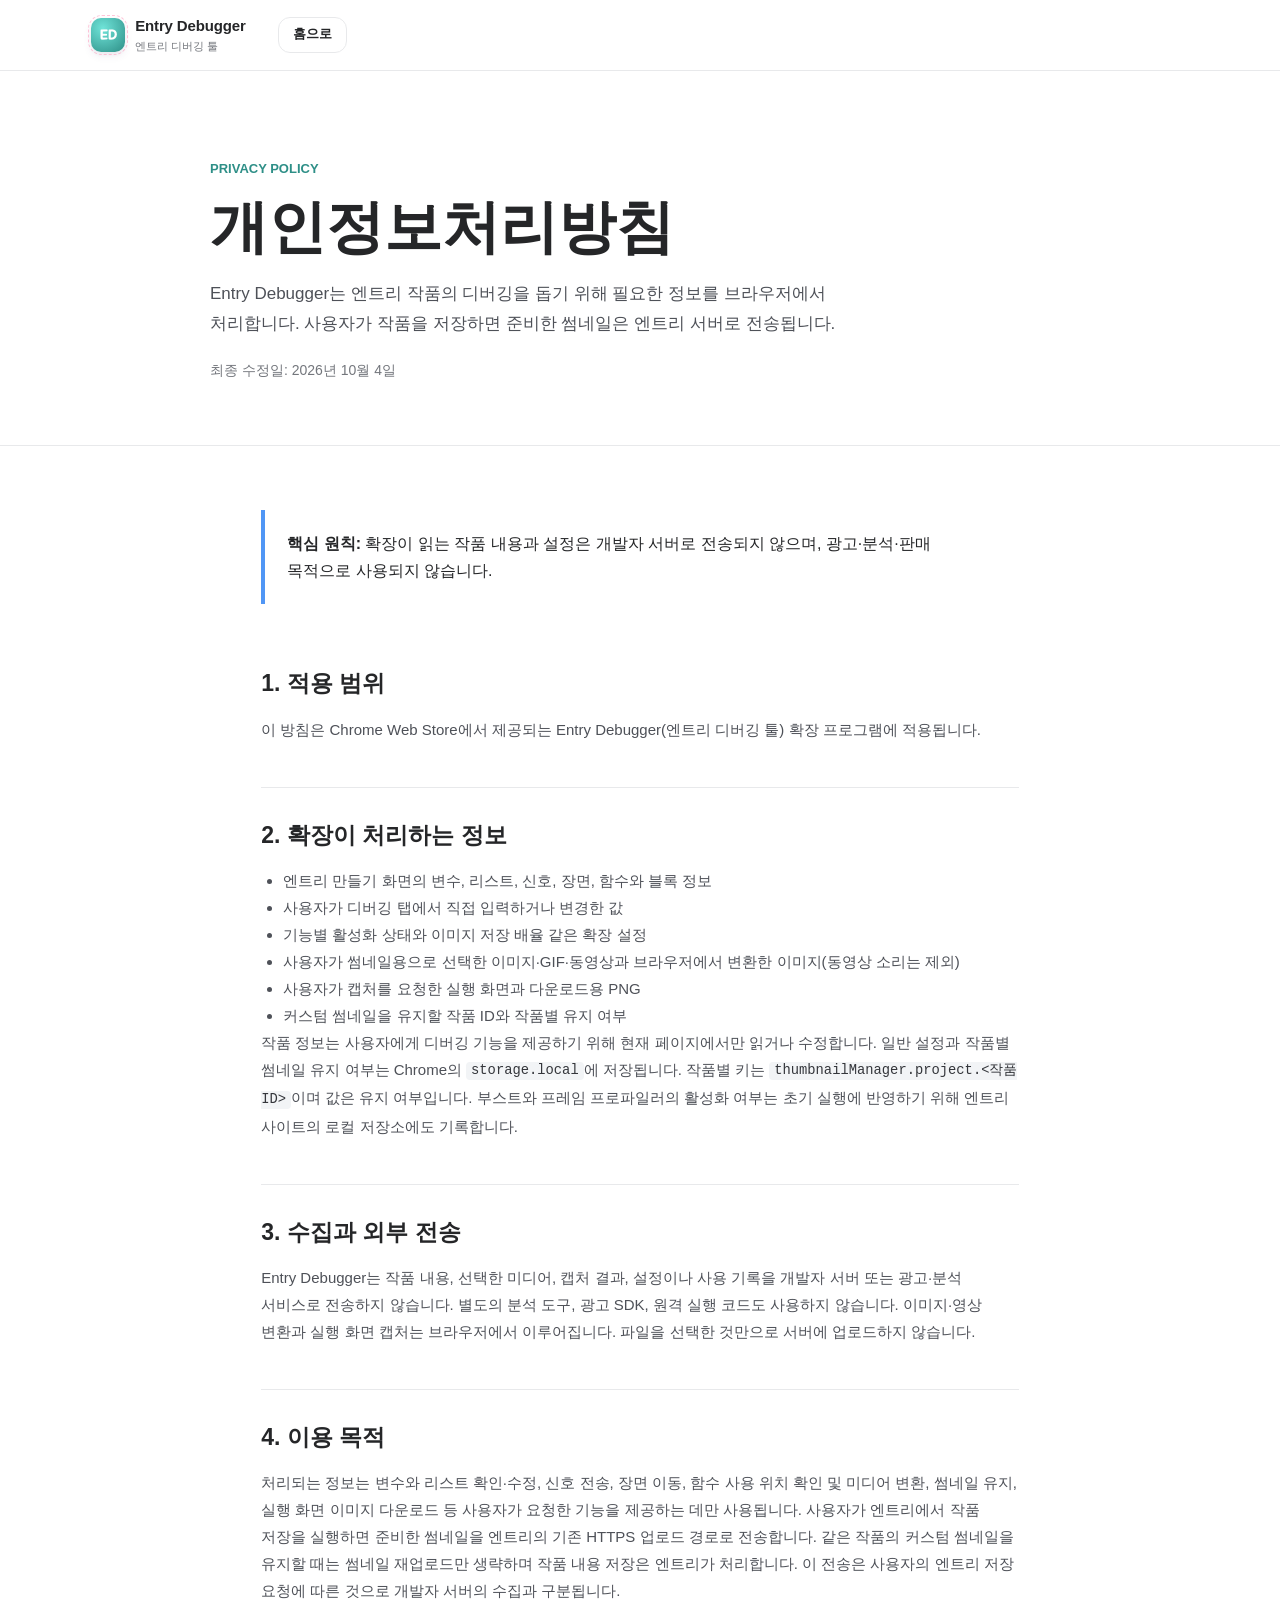
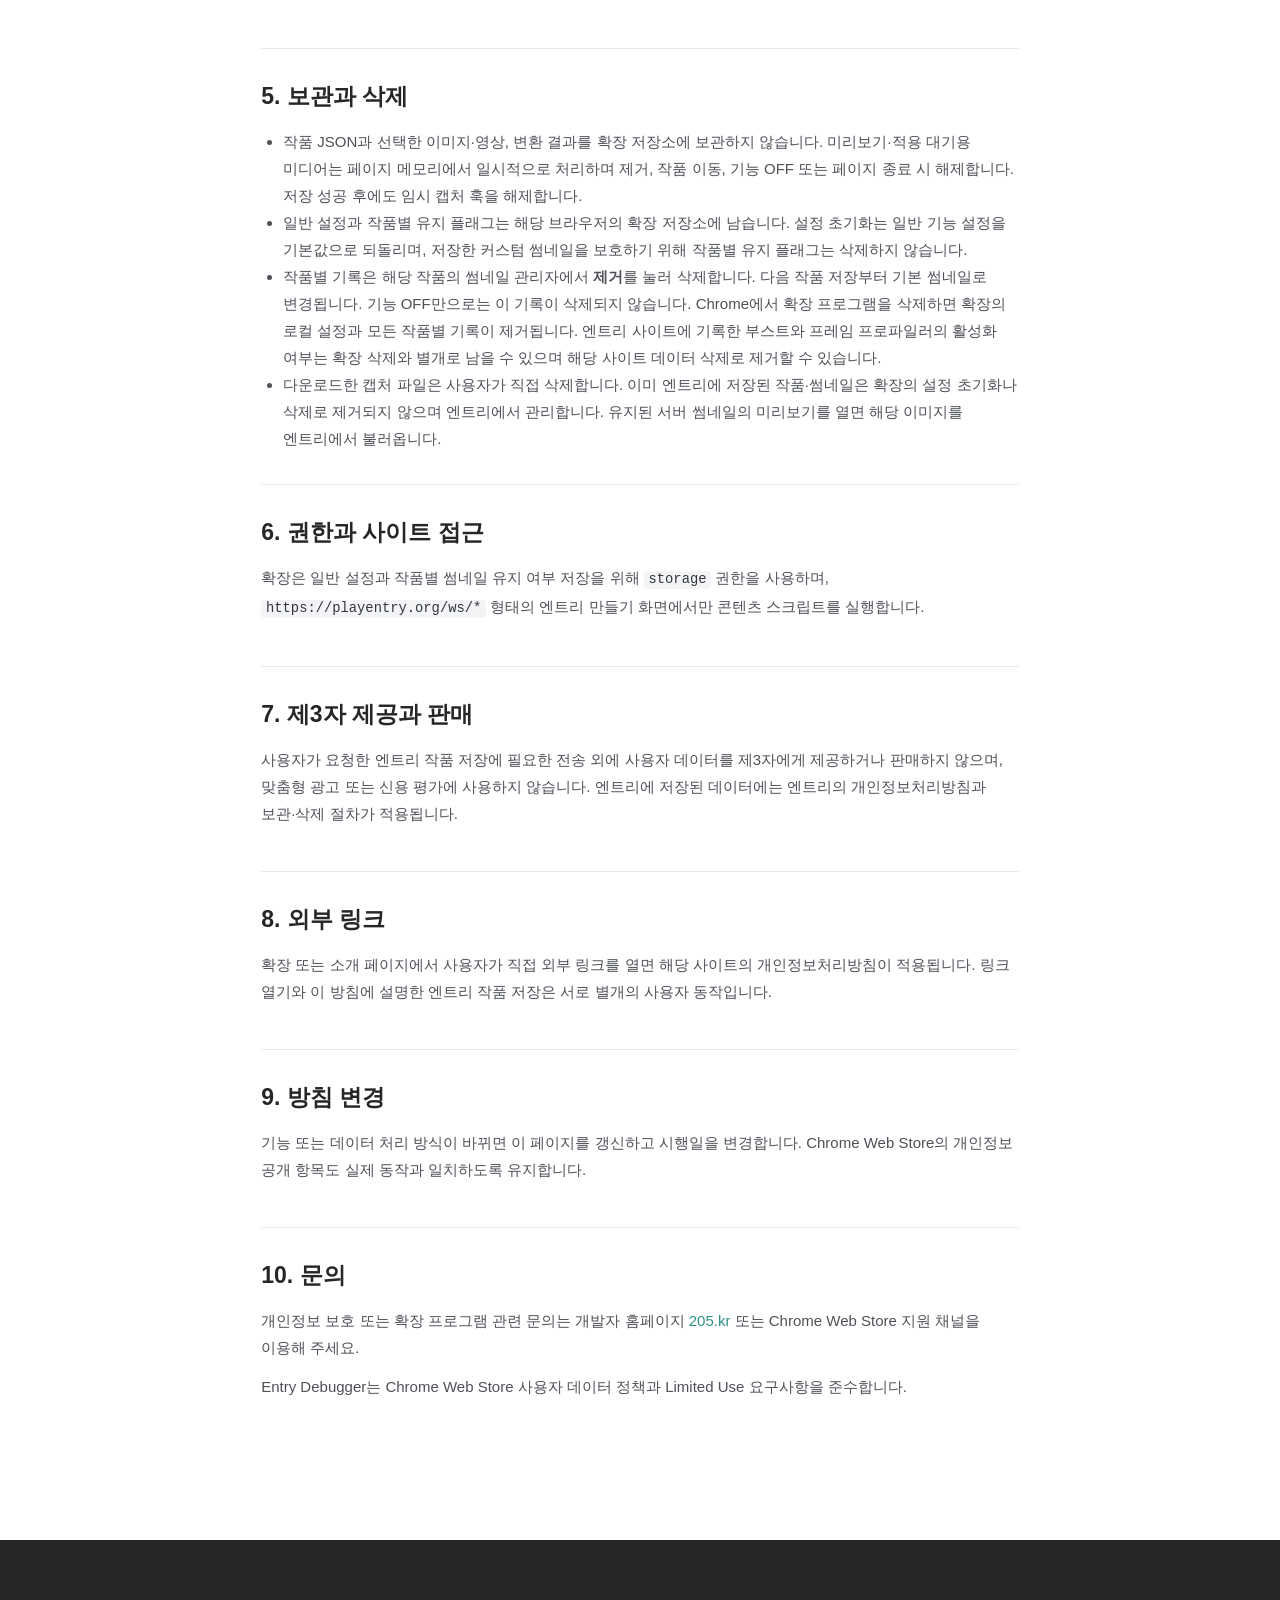
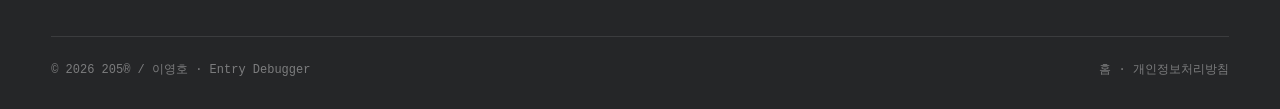
==== commit c2a0ec0c: "Update privacy disclosures for thumbnail and capture features" ====
--- a/privacy.html
+++ b/privacy.html
@@ -122,8 +122,8 @@
     <div class="privacy-hero-inner">
       <p class="privacy-kicker">PRIVACY POLICY</p>
       <h1>개인정보처리방침</h1>
-      <p class="privacy-summary">Entry Debugger는 엔트리 작품의 디버깅을 돕기 위해 필요한 정보를 사용자의 브라우저 안에서만 처리합니다.</p>
-      <p class="privacy-date">시행일: 2026년 6월 6일</p>
+      <p class="privacy-summary">Entry Debugger는 엔트리 작품의 디버깅을 돕기 위해 필요한 정보를 브라우저에서 처리합니다. 사용자가 작품을 저장하면 준비한 썸네일은 엔트리 서버로 전송됩니다.</p>
+      <p class="privacy-date">최종 수정일: 2026년 10월 4일</p>
     </div>
   </section>
 
@@ -141,42 +141,46 @@
         <li>엔트리 만들기 화면의 변수, 리스트, 신호, 장면, 함수와 블록 정보</li>
         <li>사용자가 디버깅 탭에서 직접 입력하거나 변경한 값</li>
         <li>기능별 활성화 상태와 이미지 저장 배율 같은 확장 설정</li>
+        <li>사용자가 썸네일용으로 선택한 이미지·GIF·동영상과 브라우저에서 변환한 이미지(동영상 소리는 제외)</li>
+        <li>사용자가 캡처를 요청한 실행 화면과 다운로드용 PNG</li>
+        <li>커스텀 썸네일을 유지할 작품 ID와 작품별 유지 여부</li>
       </ul>
-      <p>작품 정보는 사용자에게 디버깅 기능을 제공하기 위해 현재 페이지에서만 읽거나 수정합니다. 확장 설정은 Chrome의 <code>storage.local</code>에 저장됩니다.</p>
+      <p>작품 정보는 사용자에게 디버깅 기능을 제공하기 위해 현재 페이지에서만 읽거나 수정합니다. 일반 설정과 작품별 썸네일 유지 여부는 Chrome의 <code>storage.local</code>에 저장됩니다. 작품별 키는 <code>thumbnailManager.project.&lt;작품 ID&gt;</code>이며 값은 유지 여부입니다. 부스트와 프레임 프로파일러의 활성화 여부는 초기 실행에 반영하기 위해 엔트리 사이트의 로컬 저장소에도 기록합니다.</p>
     </section>
 
     <section class="privacy-section">
       <h2>3. 수집과 외부 전송</h2>
-      <p>Entry Debugger는 작품 내용, 계정 정보, 사용 기록을 개발자 또는 제3자 서버로 수집하거나 전송하지 않습니다. 별도의 분석 도구, 광고 SDK, 원격 실행 코드도 사용하지 않습니다.</p>
+      <p>Entry Debugger는 작품 내용, 선택한 미디어, 캡처 결과, 설정이나 사용 기록을 개발자 서버 또는 광고·분석 서비스로 전송하지 않습니다. 별도의 분석 도구, 광고 SDK, 원격 실행 코드도 사용하지 않습니다. 이미지·영상 변환과 실행 화면 캡처는 브라우저에서 이루어집니다. 파일을 선택한 것만으로 서버에 업로드하지 않습니다.</p>
     </section>
 
     <section class="privacy-section">
       <h2>4. 이용 목적</h2>
-      <p>처리되는 정보는 변수와 리스트 확인·수정, 신호 전송, 장면 이동, 함수 사용 위치 확인 등 사용자가 직접 요청한 확장 기능을 제공하는 데만 사용됩니다.</p>
+      <p>처리되는 정보는 변수와 리스트 확인·수정, 신호 전송, 장면 이동, 함수 사용 위치 확인 및 미디어 변환, 썸네일 유지, 실행 화면 이미지 다운로드 등 사용자가 요청한 기능을 제공하는 데만 사용됩니다. 사용자가 엔트리에서 작품 저장을 실행하면 준비한 썸네일을 엔트리의 기존 HTTPS 업로드 경로로 전송합니다. 같은 작품의 커스텀 썸네일을 유지할 때는 썸네일 재업로드만 생략하며 작품 내용 저장은 엔트리가 처리합니다. 이 전송은 사용자의 엔트리 저장 요청에 따른 것으로 개발자 서버의 수집과 구분됩니다.</p>
     </section>
 
     <section class="privacy-section">
       <h2>5. 보관과 삭제</h2>
       <ul>
-        <li>작품 정보는 확장이 별도로 보관하지 않습니다.</li>
-        <li>확장 설정은 사용자가 초기화하거나 확장을 삭제할 때까지 브라우저에 남을 수 있습니다.</li>
-        <li>디버깅 탭의 설정 초기화 버튼 또는 Chrome의 확장 프로그램 삭제 기능으로 저장된 설정을 제거할 수 있습니다.</li>
+        <li>작품 JSON과 선택한 이미지·영상, 변환 결과를 확장 저장소에 보관하지 않습니다. 미리보기·적용 대기용 미디어는 페이지 메모리에서 일시적으로 처리하며 제거, 작품 이동, 기능 OFF 또는 페이지 종료 시 해제합니다. 저장 성공 후에도 임시 캡처 훅을 해제합니다.</li>
+        <li>일반 설정과 작품별 유지 플래그는 해당 브라우저의 확장 저장소에 남습니다. 설정 초기화는 일반 기능 설정을 기본값으로 되돌리며, 저장한 커스텀 썸네일을 보호하기 위해 작품별 유지 플래그는 삭제하지 않습니다.</li>
+        <li>작품별 기록은 해당 작품의 썸네일 관리자에서 <strong>제거</strong>를 눌러 삭제합니다. 다음 작품 저장부터 기본 썸네일로 변경됩니다. 기능 OFF만으로는 이 기록이 삭제되지 않습니다. Chrome에서 확장 프로그램을 삭제하면 확장의 로컬 설정과 모든 작품별 기록이 제거됩니다. 엔트리 사이트에 기록한 부스트와 프레임 프로파일러의 활성화 여부는 확장 삭제와 별개로 남을 수 있으며 해당 사이트 데이터 삭제로 제거할 수 있습니다.</li>
+        <li>다운로드한 캡처 파일은 사용자가 직접 삭제합니다. 이미 엔트리에 저장된 작품·썸네일은 확장의 설정 초기화나 삭제로 제거되지 않으며 엔트리에서 관리합니다. 유지된 서버 썸네일의 미리보기를 열면 해당 이미지를 엔트리에서 불러옵니다.</li>
       </ul>
     </section>
 
     <section class="privacy-section">
       <h2>6. 권한과 사이트 접근</h2>
-      <p>확장은 기능 설정 저장을 위해 <code>storage</code> 권한을 사용하며, <code>https://playentry.org/ws/*</code> 형태의 엔트리 만들기 화면에서만 콘텐츠 스크립트를 실행합니다.</p>
+      <p>확장은 일반 설정과 작품별 썸네일 유지 여부 저장을 위해 <code>storage</code> 권한을 사용하며, <code>https://playentry.org/ws/*</code> 형태의 엔트리 만들기 화면에서만 콘텐츠 스크립트를 실행합니다.</p>
     </section>
 
     <section class="privacy-section">
       <h2>7. 제3자 제공과 판매</h2>
-      <p>Entry Debugger는 사용자 데이터를 제3자에게 제공하거나 판매하지 않으며, 맞춤형 광고 또는 신용 평가에 사용하지 않습니다.</p>
+      <p>사용자가 요청한 엔트리 작품 저장에 필요한 전송 외에 사용자 데이터를 제3자에게 제공하거나 판매하지 않으며, 맞춤형 광고 또는 신용 평가에 사용하지 않습니다. 엔트리에 저장된 데이터에는 엔트리의 개인정보처리방침과 보관·삭제 절차가 적용됩니다.</p>
     </section>
 
     <section class="privacy-section">
       <h2>8. 외부 링크</h2>
-      <p>확장 또는 소개 페이지에서 사용자가 직접 외부 링크를 열면 해당 사이트의 개인정보처리방침이 적용됩니다. 링크 이동 자체를 제외하고 확장이 외부 사이트로 작품 정보를 전달하지는 않습니다.</p>
+      <p>확장 또는 소개 페이지에서 사용자가 직접 외부 링크를 열면 해당 사이트의 개인정보처리방침이 적용됩니다. 링크 열기와 이 방침에 설명한 엔트리 작품 저장은 서로 별개의 사용자 동작입니다.</p>
     </section>
 
     <section class="privacy-section">
--- a/page.css
+++ b/page.css
@@ -1931,7 +1931,7 @@
 .credits .eyebrow { color: var(--c205-pink); }
 .credits-grid {
   display: grid;
-  grid-template-columns: 1fr 1fr 1fr;
+  grid-template-columns: repeat(4, minmax(0, 1fr));
   gap: 24px;
   position: relative;
 }
@@ -1965,7 +1965,7 @@
   background: linear-gradient(135deg, rgba(93,211,200,0.16), rgba(255,157,190,0.12));
   border-color: rgba(93,211,200,0.4);
   display: flex; gap: 18px; align-items: center;
-  grid-column: span 3;
+  grid-column: span 4;
 }
 .credit-card.is-205 .face {
   width: 92px; height: 92px;
